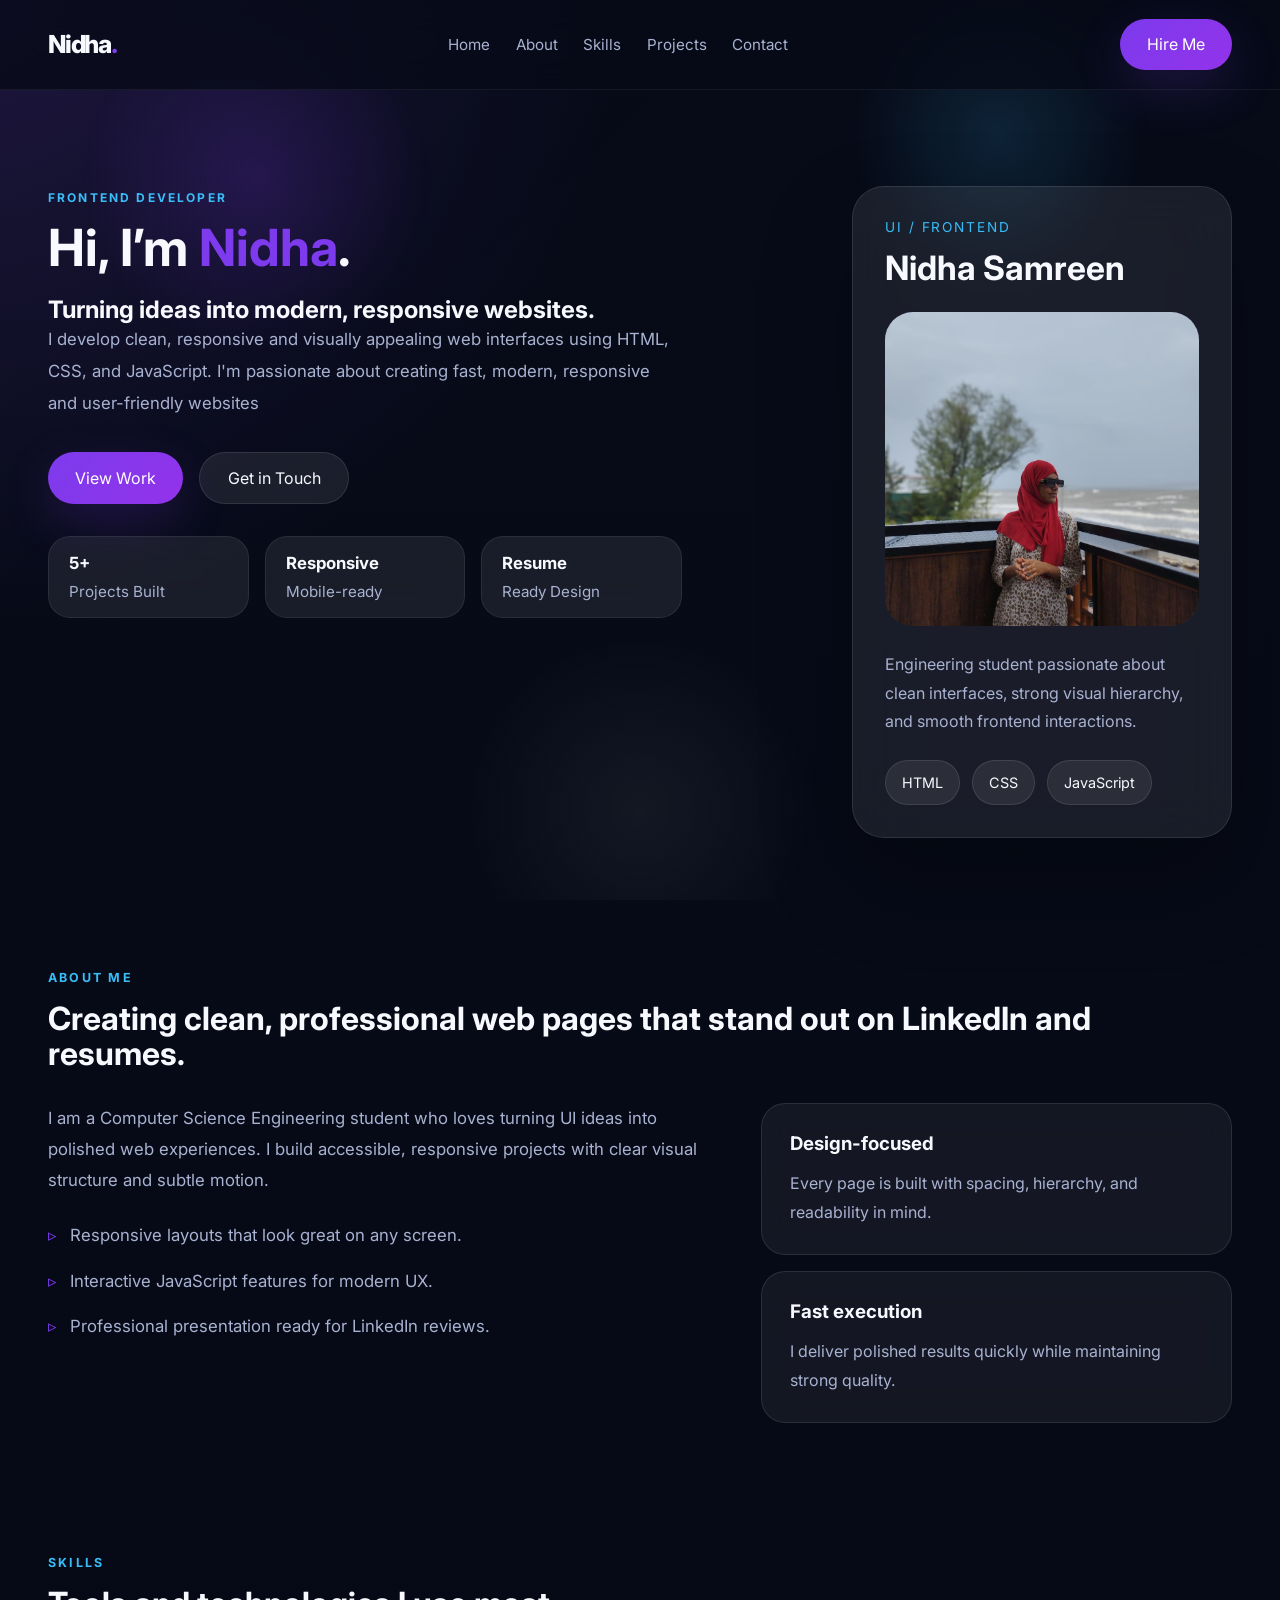
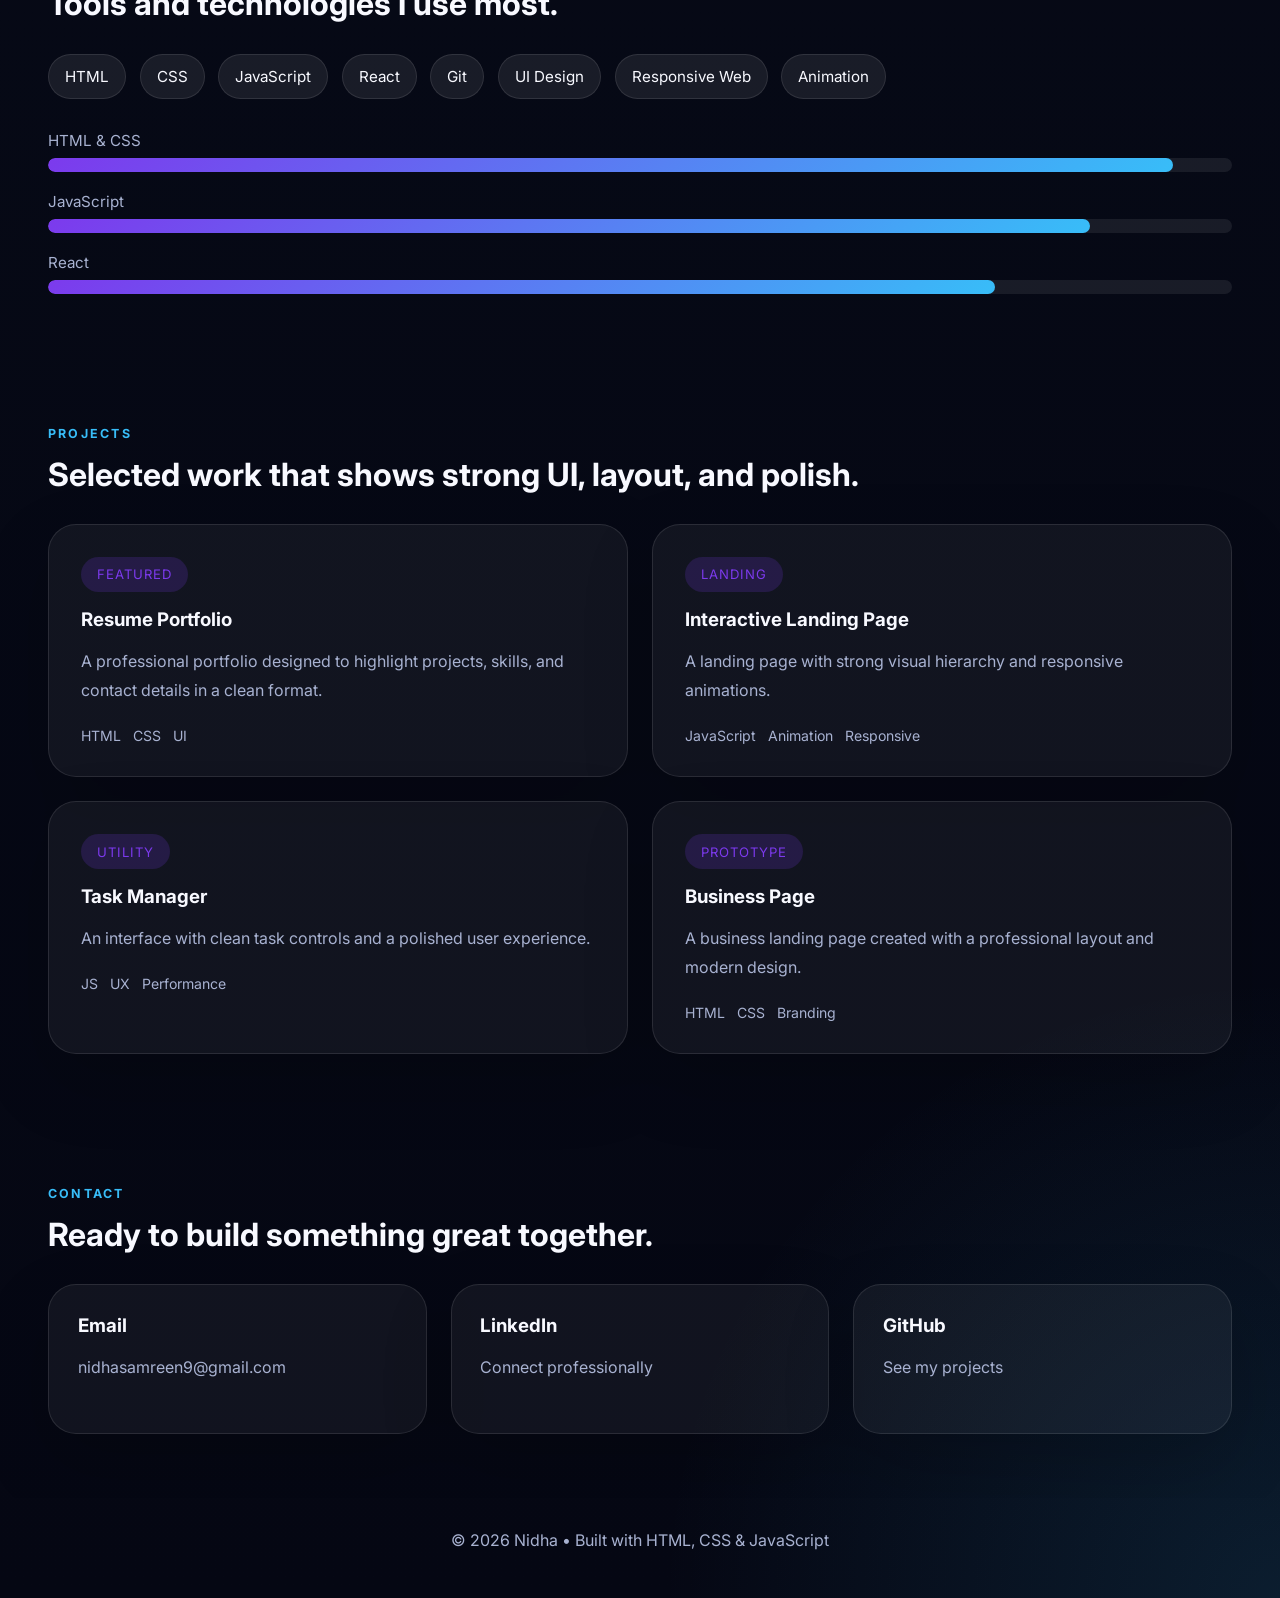
==== Nidha Portofolio/portofolio.html @ c70d9208 "Initial portfolio website" ====
﻿<!DOCTYPE html>
<html lang="en">
<head>
  <meta charset="UTF-8">
  <meta name="viewport" content="width=device-width, initial-scale=1.0">
  <title>Nidha | Portfolio</title>
  <link rel="preconnect" href="https://fonts.googleapis.com">
  <link rel="preconnect" href="https://fonts.gstatic.com" crossorigin>
  <link href="https://fonts.googleapis.com/css2?family=Inter:wght@400;500;600;700;800&display=swap" rel="stylesheet">
  <link rel="stylesheet" href="style.css">
</head>
<body>
  <div class="page-bg"></div>
  <header class="navbar">
    <a class="brand" href="#home">Nidha<span>.</span></a>
    <nav class="nav-links">
      <a href="#home">Home</a>
      <a href="#about">About</a>
      <a href="#skills">Skills</a>
      <a href="#projects">Projects</a>
      <a href="#contact">Contact</a>
    </nav>
    <a class="btn btn-primary" href="#contact">Hire Me</a>
  </header>

  <main>
    <section class="hero" id="home">
      <div class="hero-copy reveal">
        <span class="eyebrow">Frontend Developer</span>
        <h1>Hi, I’m <span>Nidha</span>.</h1>
           <h2> Turning ideas into modern, responsive websites.</h2>
        <p>I develop clean, responsive and visually appealing web interfaces using HTML, CSS, and JavaScript.
            I'm passionate about creating  fast, modern, responsive  and user-friendly websites</p>
        <div class="hero-actions">
          <a class="btn btn-primary" href="#projects">View Work</a>
          <a class="btn btn-secondary" href="#contact">Get in Touch</a>
        </div>
        <div class="hero-metrics">
          <div>
            <strong>5+</strong>
            <span>Projects Built</span>
          </div>
          <div>
            <strong>Responsive</strong>
            <span>Mobile-ready</span>
          </div>
          <div>
            <strong>Resume</strong>
            <span>Ready Design</span>
          </div>
        </div>
      </div>
      <aside class="hero-panel reveal">
        <div class="profile-card">
          <p class="profile-role">UI / Frontend</p>
          <h2>Nidha Samreen</h2>
          <div class="profile-photo">
            <img src="images/mypic.jpg" alt="Profile photo">
          </div>
          <p class="profile-copy">Engineering student passionate about clean interfaces, strong visual hierarchy, and smooth frontend interactions.</p>
          <div class="profile-tags">
            <span>HTML</span>
            <span>CSS</span>
            <span>JavaScript</span>
          </div>
        </div>
      </aside>
    </section>

    <section class="about" id="about">
      <div class="section-heading reveal">
        <span>About Me</span>
        <h2>Creating clean, professional web pages that stand out on LinkedIn and resumes.</h2>
      </div>
      <div class="about-grid reveal">
        <div class="about-copy">
          <p>I am a Computer Science Engineering student who loves turning UI ideas into polished web experiences. I build accessible, responsive projects with clear visual structure and subtle motion.</p>
          <ul>
            <li>Responsive layouts that look great on any screen.</li>
            <li>Interactive JavaScript features for modern UX.</li>
            <li>Professional presentation ready for LinkedIn reviews.</li>
          </ul>
        </div>
        <div class="about-cards">
          <article>
            <h3>Design-focused</h3>
            <p>Every page is built with spacing, hierarchy, and readability in mind.</p>
          </article>
          <article>
            <h3>Fast execution</h3>
            <p>I deliver polished results quickly while maintaining strong quality.</p>
          </article>
        </div>
      </div>
    </section>

    <section class="skills" id="skills">
      <div class="section-heading reveal">
        <span>Skills</span>
        <h2>Tools and technologies I use most.</h2>
      </div>
      <div class="skill-chips reveal">
        <span>HTML</span>
        <span>CSS</span>
        <span>JavaScript</span>
        <span>React</span>
        <span>Git</span>
        <span>UI Design</span>
        <span>Responsive Web</span>
        <span>Animation</span>
      </div>
      <div class="skill-bars reveal">
        <div>
          <label>HTML & CSS</label>
          <div class="bar"><span style="width: 95%"></span></div>
        </div>
        <div>
          <label>JavaScript</label>
          <div class="bar"><span style="width: 88%"></span></div>
        </div>
        <div>
          <label>React</label>
          <div class="bar"><span style="width: 80%"></span></div>
        </div>
      </div>
    </section>

    <section class="projects" id="projects">
      <div class="section-heading reveal">
        <span>Projects</span>
        <h2>Selected work that shows strong UI, layout, and polish.</h2>
      </div>
      <div class="projects-grid reveal">
        <article class="project-card">
          <span class="project-label">Featured</span>
          <h3>Resume Portfolio</h3>
          <p>A professional portfolio designed to highlight projects, skills, and contact details in a clean format.</p>
          <div class="project-meta"><span>HTML</span><span>CSS</span><span>UI</span></div>
        </article>
        <article class="project-card">
          <span class="project-label">Landing</span>
          <h3>Interactive Landing Page</h3>
          <p>A landing page with strong visual hierarchy and responsive animations.</p>
          <div class="project-meta"><span>JavaScript</span><span>Animation</span><span>Responsive</span></div>
        </article>
        <article class="project-card">
          <span class="project-label">Utility</span>
          <h3>Task Manager</h3>
          <p>An interface with clean task controls and a polished user experience.</p>
          <div class="project-meta"><span>JS</span><span>UX</span><span>Performance</span></div>
        </article>
        <article class="project-card">
          <span class="project-label">Prototype</span>
          <h3>Business Page</h3>
          <p>A business landing page created with a professional layout and modern design.</p>
          <div class="project-meta"><span>HTML</span><span>CSS</span><span>Branding</span></div>
        </article>
      </div>
    </section>

    <section class="contact" id="contact">
      <div class="section-heading reveal">
        <span>Contact</span>
        <h2>Ready to build something great together.</h2>
      </div>
      <div class="contact-grid reveal">
        <a class="contact-card" href="mailto:nidhasamreen9@gmail.com">
          <h3>Email</h3>
          <p>nidhasamreen9@gmail.com</p>
        </a>
        <a class="contact-card" href="https://linkedin.com/in/Nidha-Samreen" target="_blank" rel="noreferrer noopener">
          <h3>LinkedIn</h3>
          <p>Connect professionally</p>
        </a>
        <a class="contact-card" href="https://github.com/Nidha26" target="_blank" rel="noreferrer noopener">
          <h3>GitHub</h3>
          <p>See my projects</p>
        </a>
      </div>
    </section>
  </main>

  <footer>
    <p>© 2026 Nidha • Built with HTML, CSS & JavaScript</p>
  </footer>

  <script src="script.js"></script>
</body>
</html>
---- Nidha Portofolio/style.css ----
﻿*{
  margin: 0;
  padding: 0;
  box-sizing: border-box;
}

:root{
  --bg: #070b18;
  --surface: rgba(255,255,255,0.08);
  --surface-strong: rgba(255,255,255,0.14);
  --text: #f8f9ff;
  --muted: #a8b2d1;
  --primary: #7c3aed;
  --accent: #38bdf8;
}

html{
  scroll-behavior: smooth;
}

body{
  min-height: 100vh;
  font-family: 'Inter', sans-serif;
  color: var(--text);
  background: radial-gradient(circle at top left, rgba(124,58,237,0.16), transparent 18%),
              radial-gradient(circle at bottom right, rgba(56,189,248,0.12), transparent 18%),
              linear-gradient(180deg, #070b18 0%, #050713 100%);
  overflow-x: hidden;
}

body::before{
  content: '';
  position: fixed;
  inset: 0;
  background: linear-gradient(135deg, rgba(255,255,255,0.02), transparent 38%);
  pointer-events: none;
}

.page-bg{
  position: fixed;
  inset: 0;
  background: radial-gradient(circle at 20% 20%, rgba(124,58,237,0.18), transparent 14%),
              radial-gradient(circle at 78% 15%, rgba(56,189,248,0.14), transparent 12%),
              radial-gradient(circle at 50% 90%, rgba(255,255,255,0.06), transparent 18%);
  pointer-events: none;
  z-index: -1;
}

img{
  max-width: 100%;
  display: block;
}

a{
  color: inherit;
  text-decoration: none;
}

button,
a.btn{
  font: inherit;
}

.navbar{
  position: sticky;
  top: 0;
  z-index: 30;
  display: flex;
  align-items: center;
  justify-content: space-between;
  gap: 1rem;
  padding: 1.2rem 3rem;
  background: rgba(7,11,24,0.78);
  backdrop-filter: blur(18px);
  border-bottom: 1px solid rgba(255,255,255,0.06);
}

.brand{
  font-size: 1.55rem;
  font-weight: 800;
  letter-spacing: -0.05em;
}

.brand span{
  color: var(--primary);
}

.nav-links{
  display: flex;
  gap: 1.6rem;
  flex-wrap: wrap;
}

.nav-links a{
  color: var(--muted);
  font-size: 0.95rem;
  transition: color 0.25s ease, transform 0.25s ease;
}

.nav-links a:hover,
.nav-links a.active{
  color: white;
  transform: translateY(-2px);
}

.btn{
  display: inline-flex;
  align-items: center;
  justify-content: center;
  border-radius: 999px;
  padding: 0.95rem 1.7rem;
  font-weight: 700;
  transition: transform 0.25s ease, box-shadow 0.25s ease, background 0.25s ease;
}

.btn-primary{
  background: linear-gradient(135deg, var(--primary), #9333ea);
  color: #fff;
  box-shadow: 0 18px 50px rgba(124,58,237,0.2);
}

.btn-secondary{
  background: rgba(255,255,255,0.08);
  border: 1px solid rgba(255,255,255,0.1);
  color: var(--text);
}

.btn:hover{
  transform: translateY(-2px);
}

main{
  overflow: hidden;
}

.hero{
  padding: 6rem 3rem 4rem;
  display: grid;
  grid-template-columns: 1.1fr 0.9fr;
  gap: 2rem;
  min-height: calc(100vh - 108px);
}

.hero-copy{
  max-width: 640px;
}

.eyebrow{
  display: inline-flex;
  margin-bottom: 1rem;
  color: var(--accent);
  font-weight: 700;
  letter-spacing: 0.18em;
  text-transform: uppercase;
  font-size: 0.75rem;
}

.hero-copy h1{
  font-size: clamp(2.5rem, 4vw, 3.6rem);
  line-height: 1.05;
  margin-bottom: 1.3rem;
}

.hero-copy h1 span{
  color: var(--primary);
}

.hero-copy p{
  color: var(--muted);
  font-size: 1.05rem;
  line-height: 1.9;
  max-width: 46rem;
  margin-bottom: 2rem;
}

.hero-actions{
  display: flex;
  flex-wrap: wrap;
  gap: 1rem;
  margin-bottom: 2rem;
}

.hero-metrics{
  display: grid;
  grid-template-columns: repeat(3, minmax(0, 1fr));
  gap: 1rem;
}

.hero-metrics div{
  background: var(--surface);
  border: 1px solid rgba(255,255,255,0.08);
  padding: 1rem 1.25rem;
  border-radius: 22px;
  backdrop-filter: blur(18px);
}

.hero-metrics strong{
  display: block;
  margin-bottom: 0.5rem;
  font-size: 1.05rem;
}

.hero-metrics span{
  color: var(--muted);
  font-size: 0.95rem;
}

.hero-panel{
  display: flex;
  justify-content: flex-end;
}

.profile-card{
  width: 100%;
  max-width: 380px;
  background: rgba(255,255,255,0.08);
  border: 1px solid rgba(255,255,255,0.1);
  border-radius: 32px;
  padding: 2rem;
  box-shadow: 0 40px 90px rgba(0,0,0,0.26);
  backdrop-filter: blur(24px);
}

.profile-role{
  color: var(--accent);
  font-size: 0.85rem;
  letter-spacing: 0.14em;
  text-transform: uppercase;
  margin-bottom: 0.75rem;
}

.profile-card h2{
  font-size: 2.1rem;
  margin-bottom: 1.5rem;
}

.profile-photo{
  position: relative;
  width: 100%;
  height: 0;
  padding-bottom: 100%;
  border-radius: 28px;
  overflow: hidden;
  margin-bottom: 1.5rem;
  background: linear-gradient(135deg, rgba(124,58,237,0.16), rgba(56,189,248,0.14));
}

.profile-photo img{
  position: absolute;
  inset: 0;
  width: 100%;
  height: 100%;
  object-fit: cover;
}

.profile-copy{
  color: var(--muted);
  line-height: 1.8;
  margin-bottom: 1.5rem;
}

.profile-tags{
  display: flex;
  flex-wrap: wrap;
  gap: 0.75rem;
}

.profile-tags span{
  display: inline-flex;
  padding: 0.8rem 1rem;
  border-radius: 999px;
  background: rgba(255,255,255,0.08);
  border: 1px solid rgba(255,255,255,0.1);
  font-size: 0.9rem;
}

.section-heading{
  margin-bottom: 2rem;
}

.section-heading span{
  display: inline-flex;
  margin-bottom: 1rem;
  color: var(--accent);
  font-weight: 700;
  letter-spacing: 0.18em;
  text-transform: uppercase;
  font-size: 0.78rem;
}

.section-heading h2{
  font-size: clamp(2rem, 2.5vw, 3rem);
  line-height: 1.1;
}

.about,
.skills,
.projects,
.contact{
  padding: 4rem 3rem;
}

.about-grid{
  display: grid;
  grid-template-columns: 1.3fr 0.9fr;
  gap: 2rem;
}

.about-copy{
  color: var(--muted);
  line-height: 1.85;
  font-size: 1.05rem;
}

.about-copy ul{
  margin-top: 1.5rem;
  display: grid;
  gap: 0.9rem;
  list-style: none;
  padding-left: 0;
}

.about-copy li{
  position: relative;
  padding-left: 1.4rem;
}

.about-copy li::before{
  content: '▹';
  position: absolute;
  left: 0;
  top: 0;
  color: var(--primary);
}

.about-cards{
  display: grid;
  gap: 1rem;
}

.about-cards article{
  background: rgba(255,255,255,0.06);
  border: 1px solid rgba(255,255,255,0.1);
  padding: 1.75rem;
  border-radius: 24px;
  backdrop-filter: blur(18px);
}

.about-cards h3{
  margin-bottom: 0.85rem;
}

.about-cards p{
  color: var(--muted);
  line-height: 1.8;
}

.skill-chips{
  display: flex;
  flex-wrap: wrap;
  gap: 0.85rem;
  margin-bottom: 2rem;
}

.skill-chips span{
  padding: 0.75rem 1rem;
  border-radius: 999px;
  background: rgba(255,255,255,0.08);
  border: 1px solid rgba(255,255,255,0.1);
  font-size: 0.95rem;
}

.skill-bars{
  display: grid;
  gap: 1.25rem;
}

.skill-bars label{
  display: block;
  margin-bottom: 0.5rem;
  color: var(--muted);
  font-size: 0.95rem;
}

.bar{
  width: 100%;
  height: 14px;
  border-radius: 999px;
  background: rgba(255,255,255,0.08);
  overflow: hidden;
}

.bar span{
  display: block;
  height: 100%;
  border-radius: 999px;
  background: linear-gradient(135deg, var(--primary), var(--accent));
}

.projects-grid,
.contact-grid{
  display: grid;
  gap: 1.5rem;
}

.projects-grid{
  grid-template-columns: repeat(2, minmax(0, 1fr));
}

.project-card,
.contact-card{
  background: rgba(255,255,255,0.05);
  border: 1px solid rgba(255,255,255,0.1);
  border-radius: 28px;
  padding: 2rem;
  box-shadow: 0 28px 70px rgba(0,0,0,0.18);
  transition: transform 0.25s ease, border-color 0.25s ease, background 0.25s ease;
}

.project-card:hover,
.contact-card:hover{
  transform: translateY(-6px);
  border-color: rgba(124,58,237,0.3);
  background: rgba(255,255,255,0.08);
}

.project-label{
  display: inline-flex;
  margin-bottom: 1rem;
  padding: 0.6rem 1rem;
  border-radius: 999px;
  background: rgba(124,58,237,0.18);
  color: var(--primary);
  font-size: 0.82rem;
  letter-spacing: 0.08em;
  text-transform: uppercase;
}

.project-card h3,
.contact-card h3{
  margin-bottom: 1rem;
}

.project-card p,
.contact-card p{
  color: var(--muted);
  line-height: 1.8;
  margin-bottom: 1.4rem;
}

.project-meta{
  display: flex;
  flex-wrap: wrap;
  gap: 0.75rem;
}

.project-meta span{
  color: var(--muted);
  font-size: 0.88rem;
}

.contact-grid{
  grid-template-columns: repeat(3, minmax(0, 1fr));
}

.contact-card{
  display: flex;
  flex-direction: column;
  justify-content: space-between;
  padding: 1.8rem;
}

footer{
  padding: 2rem 3rem 3rem;
  text-align: center;
  color: var(--muted);
}

@media (max-width: 1024px) {
  .hero{
    grid-template-columns: 1fr;
    padding-top: 5rem;
    min-height: auto;
  }

  .hero-panel,
  .about-grid,
  .projects-grid,
  .contact-grid{
    justify-content: center;
    grid-template-columns: 1fr;
  }
}

@media (max-width: 720px) {
  .navbar{
    flex-direction: column;
    align-items: flex-start;
    padding: 1rem 1.25rem;
  }

  .nav-links{
    gap: 1rem;
  }

  .hero{
    padding: 4rem 1.25rem 3rem;
  }

  .hero-copy h1{
    font-size: 2.5rem;
  }

  .hero-actions{
    flex-direction: column;
  }

  .hero-metrics{
    grid-template-columns: 1fr;
  }

  .about,
  .skills,
  .projects,
  .contact,
  footer{
    padding-left: 1.25rem;
    padding-right: 1.25rem;
  }
}
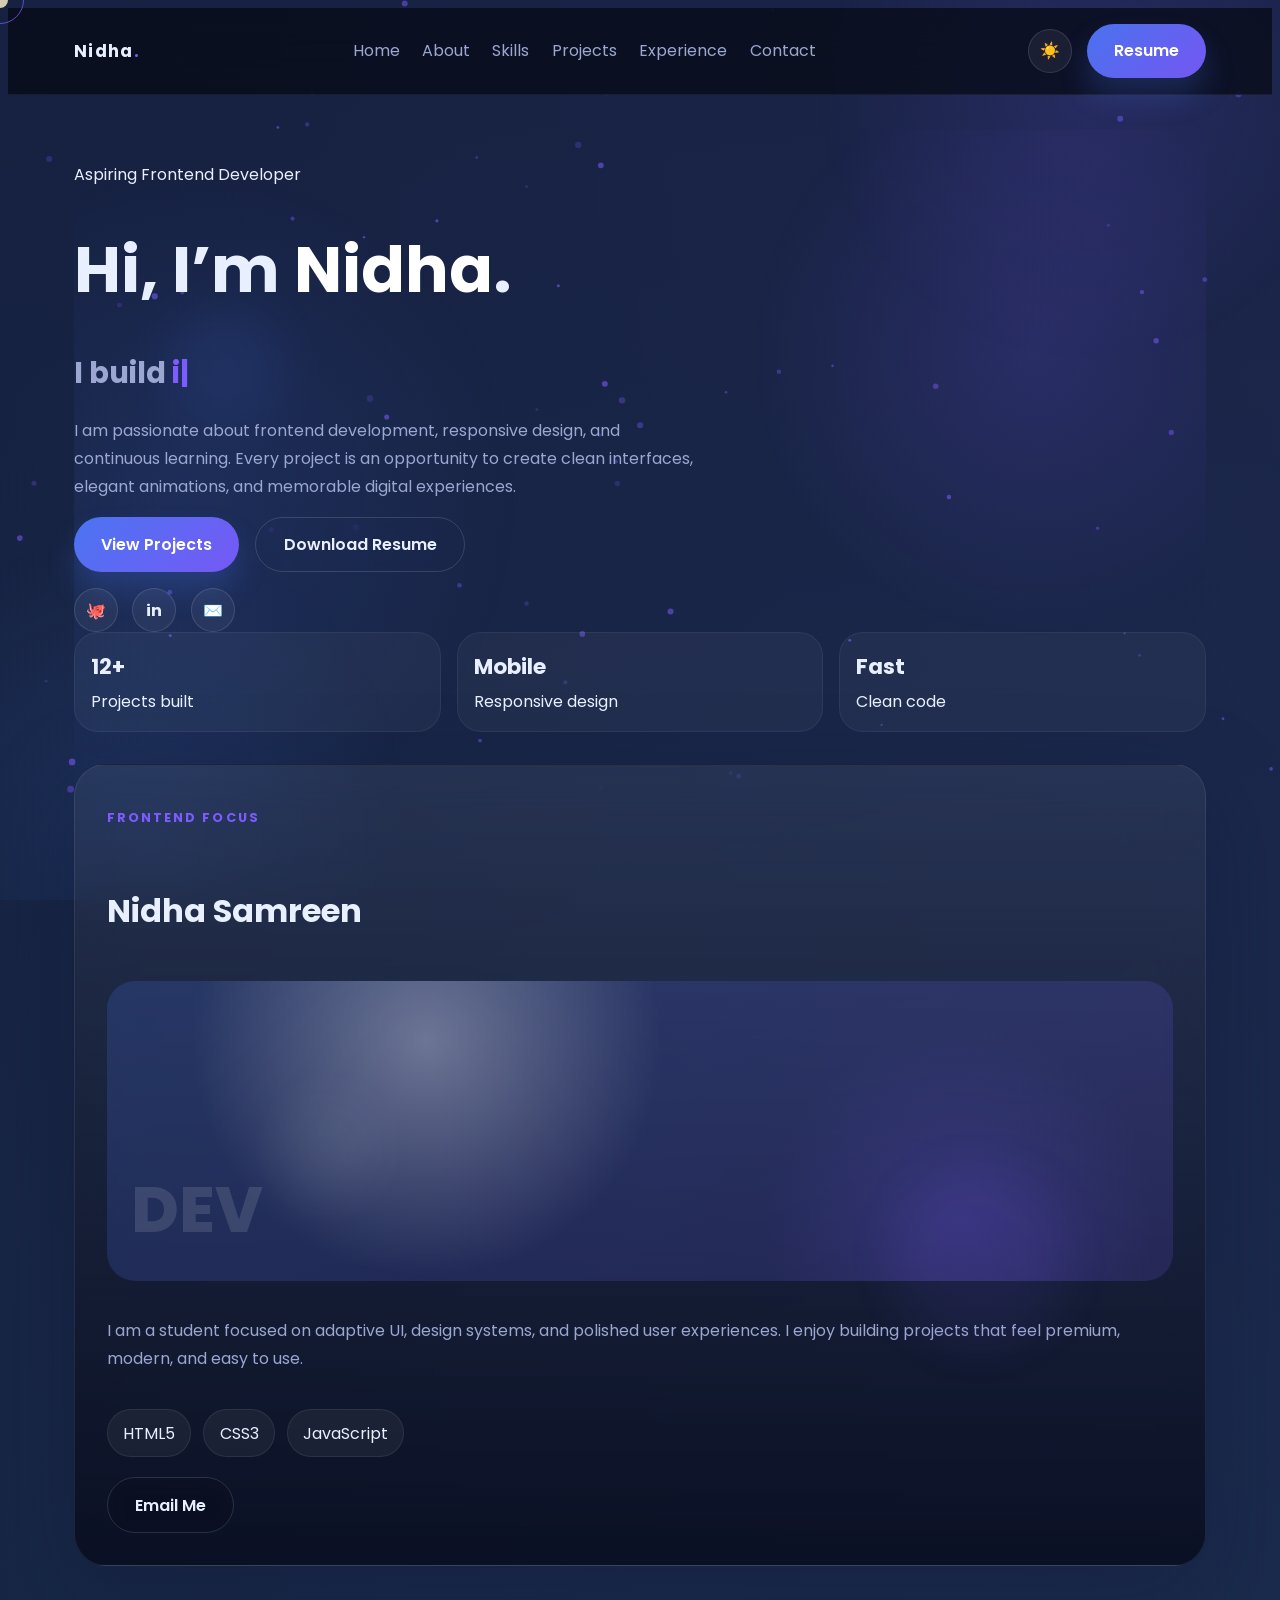
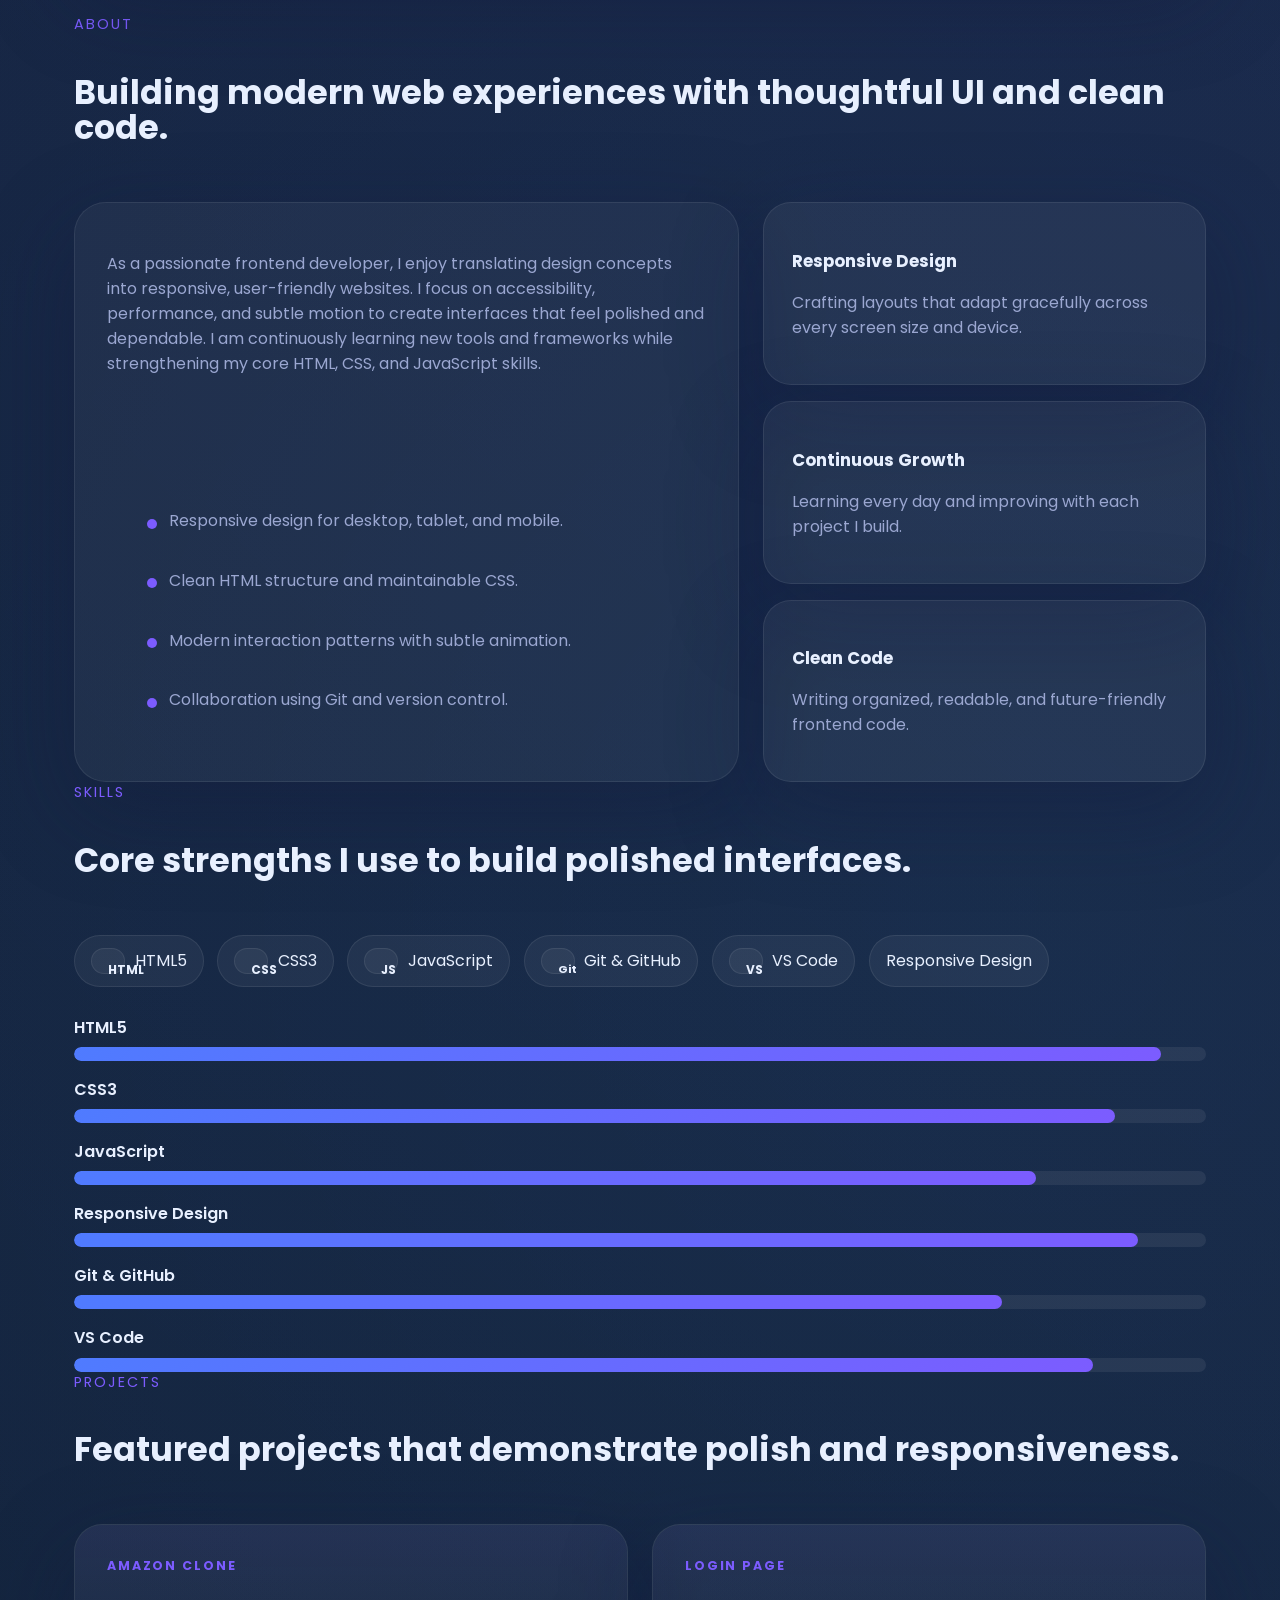
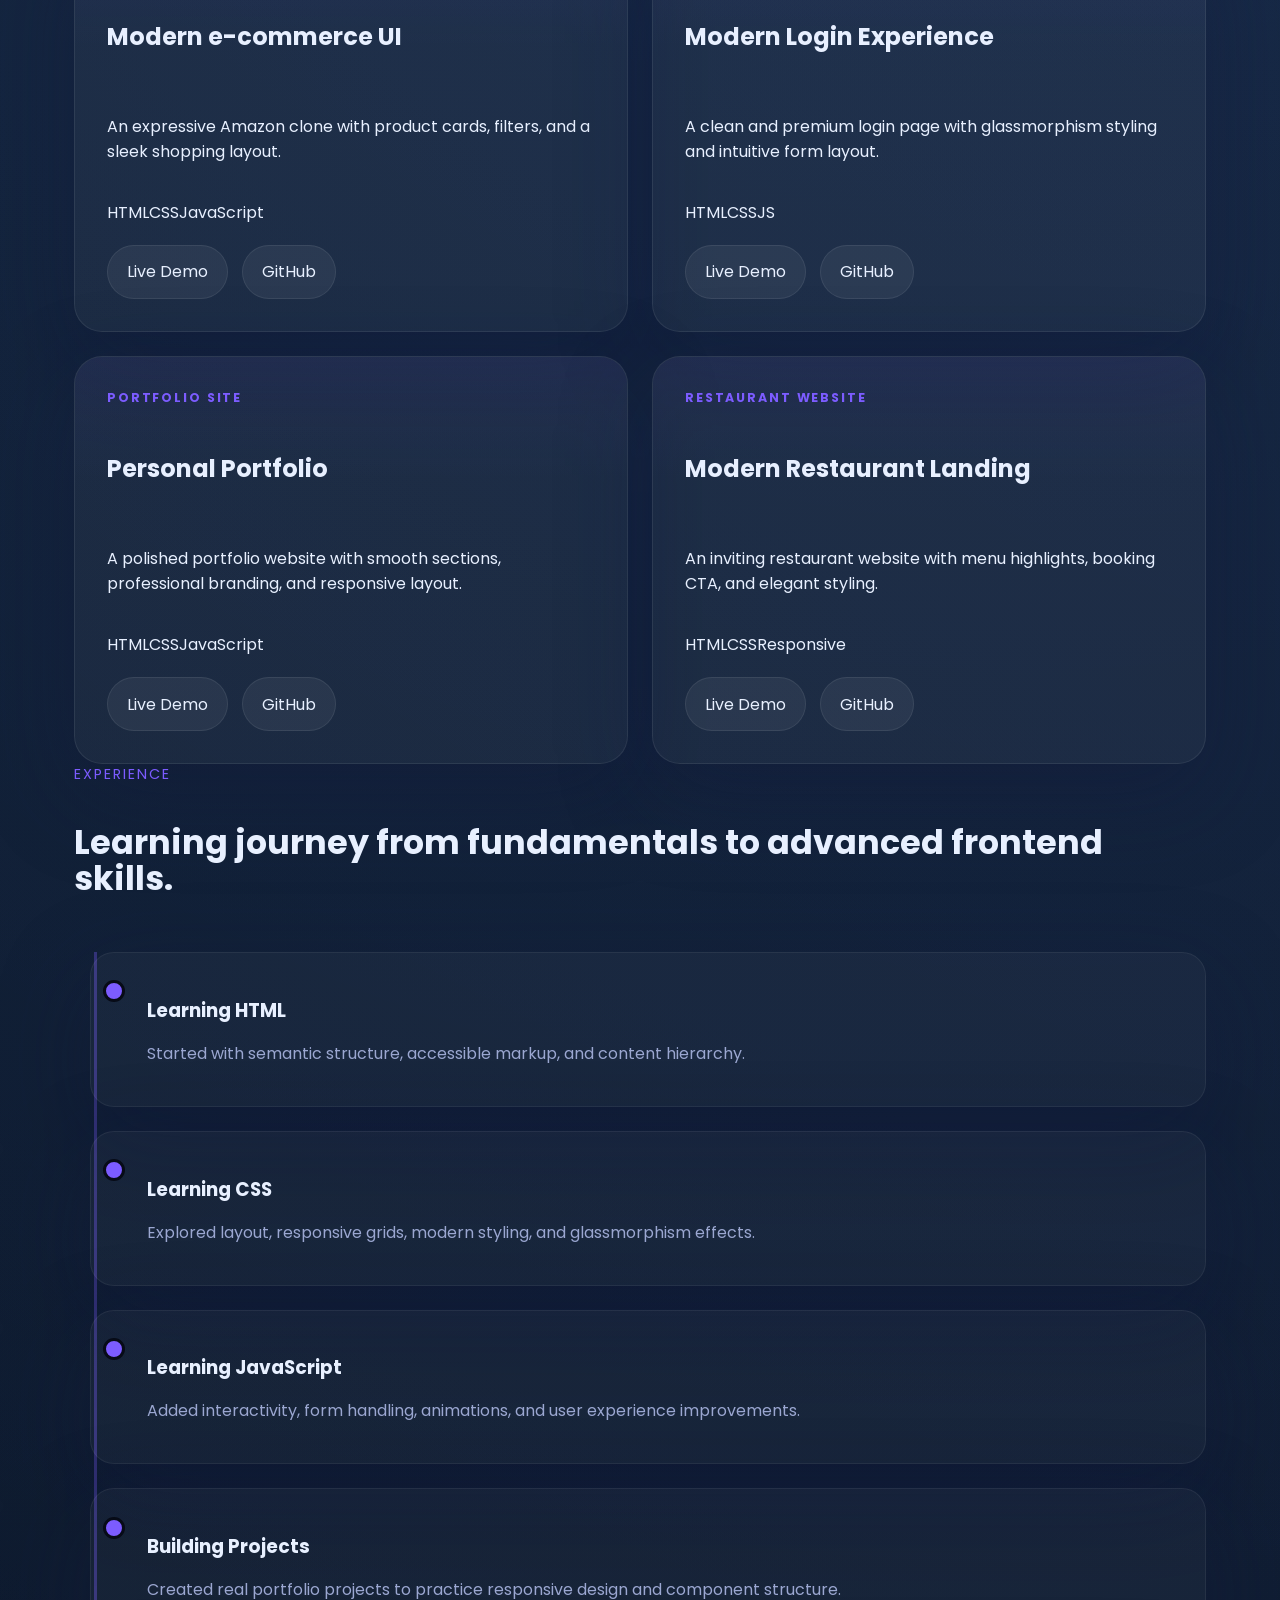
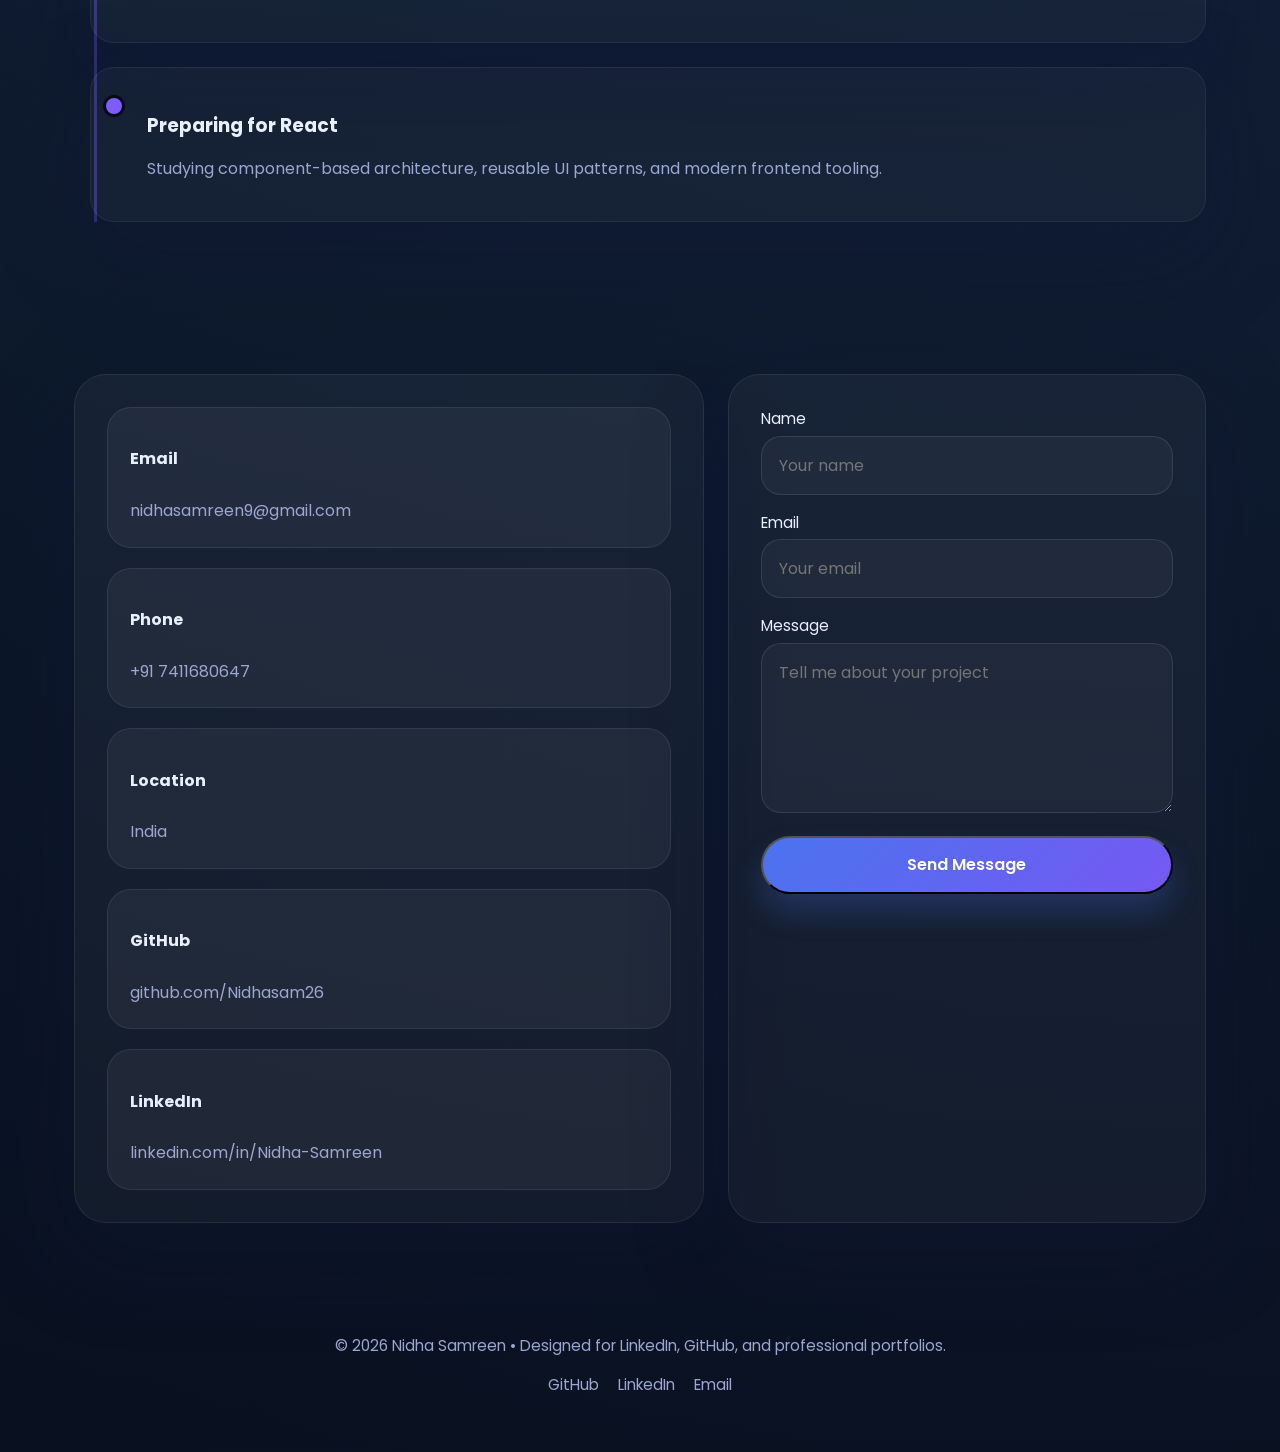
==== commit 2714a09f: "Updated portfolio" ====
--- a/Nidha Portofolio/portofolio.html
+++ b/Nidha Portofolio/portofolio.html
@@ -1,189 +1,326 @@
 ﻿<!DOCTYPE html>
 <html lang="en">
-<head>
-  <meta charset="UTF-8">
-  <meta name="viewport" content="width=device-width, initial-scale=1.0">
-  <title>Nidha | Portfolio</title>
-  <link rel="preconnect" href="https://fonts.googleapis.com">
-  <link rel="preconnect" href="https://fonts.gstatic.com" crossorigin>
-  <link href="https://fonts.googleapis.com/css2?family=Inter:wght@400;500;600;700;800&display=swap" rel="stylesheet">
-  <link rel="stylesheet" href="style.css">
-</head>
-<body>
-  <div class="page-bg"></div>
-  <header class="navbar">
-    <a class="brand" href="#home">Nidha<span>.</span></a>
-    <nav class="nav-links">
-      <a href="#home">Home</a>
-      <a href="#about">About</a>
-      <a href="#skills">Skills</a>
-      <a href="#projects">Projects</a>
-      <a href="#contact">Contact</a>
-    </nav>
-    <a class="btn btn-primary" href="#contact">Hire Me</a>
-  </header>
-
-  <main>
-    <section class="hero" id="home">
-      <div class="hero-copy reveal">
-        <span class="eyebrow">Frontend Developer</span>
-        <h1>Hi, I’m <span>Nidha</span>.</h1>
-           <h2> Turning ideas into modern, responsive websites.</h2>
-        <p>I develop clean, responsive and visually appealing web interfaces using HTML, CSS, and JavaScript.
-            I'm passionate about creating  fast, modern, responsive  and user-friendly websites</p>
-        <div class="hero-actions">
-          <a class="btn btn-primary" href="#projects">View Work</a>
-          <a class="btn btn-secondary" href="#contact">Get in Touch</a>
+  <head>
+    <meta charset="UTF-8" />
+    <meta name="viewport" content="width=device-width, initial-scale=1.0" />
+    <title>Nidha Samreen | Portfolio</title>
+    <link rel="preconnect" href="https://fonts.googleapis.com" />
+    <link rel="preconnect" href="https://fonts.gstatic.com" crossorigin />
+    <link
+      href="https://fonts.googleapis.com/css2?family=Poppins:wght@300;400;500;600;700;800&display=swap"
+      rel="stylesheet"/>
+    <link rel="stylesheet" href="style.css" />
+  </head>
+  <body>
+    <div class="page-loader" id="pageLoader">
+      <div class="loader-ring"></div>
+    </div>
+
+    <canvas id="particleCanvas" class="particle-canvas" aria-hidden="true"></canvas>
+    <div class="custom-cursor" id="customCursor"></div>
+    <div class="custom-cursor-outline" id="customCursorOutline"></div>
+    <div class="page-content">
+      <header>
+        <div class="navbar">
+          <a class="brand" href="#home">Nidha<span>.</span></a>
+          <nav class="nav-links" aria-label="Primary navigation">
+            <a href="#home">Home</a>
+            <a href="#about">About</a>
+            <a href="#skills">Skills</a>
+            <a href="#projects">Projects</a>
+            <a href="#experience">Experience</a>
+            <a href="#contact">Contact</a>
+          </nav>
+          <div class="header-actions">
+            <button class="theme-toggle" id="themeToggle" aria-label="Toggle dark mode">
+              <span class="toggle-icon">☀️</span>
+            </button>
+            <a class="btn btn-primary" href="resume.pdf" download>Resume</a>
+          </div>
         </div>
-        <div class="hero-metrics">
-          <div>
-            <strong>5+</strong>
-            <span>Projects Built</span>
-          </div>
-          <div>
-            <strong>Responsive</strong>
-            <span>Mobile-ready</span>
-          </div>
-          <div>
-            <strong>Resume</strong>
-            <span>Ready Design</span>
-          </div>
-        </div>
-      </div>
-      <aside class="hero-panel reveal">
-        <div class="profile-card">
-          <p class="profile-role">UI / Frontend</p>
-          <h2>Nidha Samreen</h2>
-          <div class="profile-photo">
-            <img src="images/mypic.jpg" alt="Profile photo">
-          </div>
-          <p class="profile-copy">Engineering student passionate about clean interfaces, strong visual hierarchy, and smooth frontend interactions.</p>
-          <div class="profile-tags">
-            <span>HTML</span>
-            <span>CSS</span>
-            <span>JavaScript</span>
-          </div>
-        </div>
-      </aside>
-    </section>
-
-    <section class="about" id="about">
-      <div class="section-heading reveal">
-        <span>About Me</span>
-        <h2>Creating clean, professional web pages that stand out on LinkedIn and resumes.</h2>
-      </div>
-      <div class="about-grid reveal">
-        <div class="about-copy">
-          <p>I am a Computer Science Engineering student who loves turning UI ideas into polished web experiences. I build accessible, responsive projects with clear visual structure and subtle motion.</p>
-          <ul>
-            <li>Responsive layouts that look great on any screen.</li>
-            <li>Interactive JavaScript features for modern UX.</li>
-            <li>Professional presentation ready for LinkedIn reviews.</li>
-          </ul>
-        </div>
-        <div class="about-cards">
-          <article>
-            <h3>Design-focused</h3>
-            <p>Every page is built with spacing, hierarchy, and readability in mind.</p>
-          </article>
-          <article>
-            <h3>Fast execution</h3>
-            <p>I deliver polished results quickly while maintaining strong quality.</p>
-          </article>
-        </div>
-      </div>
-    </section>
-
-    <section class="skills" id="skills">
-      <div class="section-heading reveal">
-        <span>Skills</span>
-        <h2>Tools and technologies I use most.</h2>
-      </div>
-      <div class="skill-chips reveal">
-        <span>HTML</span>
-        <span>CSS</span>
-        <span>JavaScript</span>
-        <span>React</span>
-        <span>Git</span>
-        <span>UI Design</span>
-        <span>Responsive Web</span>
-        <span>Animation</span>
-      </div>
-      <div class="skill-bars reveal">
-        <div>
-          <label>HTML & CSS</label>
-          <div class="bar"><span style="width: 95%"></span></div>
-        </div>
-        <div>
-          <label>JavaScript</label>
-          <div class="bar"><span style="width: 88%"></span></div>
-        </div>
-        <div>
-          <label>React</label>
-          <div class="bar"><span style="width: 80%"></span></div>
-        </div>
-      </div>
-    </section>
-
-    <section class="projects" id="projects">
-      <div class="section-heading reveal">
-        <span>Projects</span>
-        <h2>Selected work that shows strong UI, layout, and polish.</h2>
-      </div>
-      <div class="projects-grid reveal">
-        <article class="project-card">
-          <span class="project-label">Featured</span>
-          <h3>Resume Portfolio</h3>
-          <p>A professional portfolio designed to highlight projects, skills, and contact details in a clean format.</p>
-          <div class="project-meta"><span>HTML</span><span>CSS</span><span>UI</span></div>
-        </article>
-        <article class="project-card">
-          <span class="project-label">Landing</span>
-          <h3>Interactive Landing Page</h3>
-          <p>A landing page with strong visual hierarchy and responsive animations.</p>
-          <div class="project-meta"><span>JavaScript</span><span>Animation</span><span>Responsive</span></div>
-        </article>
-        <article class="project-card">
-          <span class="project-label">Utility</span>
-          <h3>Task Manager</h3>
-          <p>An interface with clean task controls and a polished user experience.</p>
-          <div class="project-meta"><span>JS</span><span>UX</span><span>Performance</span></div>
-        </article>
-        <article class="project-card">
-          <span class="project-label">Prototype</span>
-          <h3>Business Page</h3>
-          <p>A business landing page created with a professional layout and modern design.</p>
-          <div class="project-meta"><span>HTML</span><span>CSS</span><span>Branding</span></div>
-        </article>
-      </div>
-    </section>
-
-    <section class="contact" id="contact">
-      <div class="section-heading reveal">
-        <span>Contact</span>
-        <h2>Ready to build something great together.</h2>
-      </div>
-      <div class="contact-grid reveal">
-        <a class="contact-card" href="mailto:nidhasamreen9@gmail.com">
-          <h3>Email</h3>
-          <p>nidhasamreen9@gmail.com</p>
-        </a>
-        <a class="contact-card" href="https://linkedin.com/in/Nidha-Samreen" target="_blank" rel="noreferrer noopener">
-          <h3>LinkedIn</h3>
-          <p>Connect professionally</p>
-        </a>
-        <a class="contact-card" href="https://github.com/Nidha26" target="_blank" rel="noreferrer noopener">
-          <h3>GitHub</h3>
-          <p>See my projects</p>
-        </a>
-      </div>
-    </section>
-  </main>
-
-  <footer>
-    <p>© 2026 Nidha • Built with HTML, CSS & JavaScript</p>
-  </footer>
-
-  <script src="script.js"></script>
-</body>
+      </header>
+
+      <main>
+        <section class="hero" id="home">
+          <div class="hero-copy reveal">
+            <span class="eyebrow">Aspiring Frontend Developer</span>
+            <h1>Hi, I’m <span>Nidha</span>.</h1>
+            <h2>I build <span class="typing-text" id="typingText"></span><span class="cursor">|</span></h2>
+            <p>
+              I am passionate about frontend development, responsive design, and continuous learning.
+              Every project is an opportunity to create clean interfaces, elegant animations, and memorable digital experiences.
+            </p>
+            <div class="hero-actions">
+              <a class="btn btn-primary" href="#projects">View Projects</a>
+              <a class="btn btn-secondary" href="#contact">Download Resume</a>
+            </div>
+            <div class="hero-social">
+              <a href="https://github.com/Nidhasam26" target="_blank" rel="noreferrer noopener" aria-label="GitHub">
+                <span class="icon github"></span>
+              </a>
+              <a href="https://linkedin.com/in/Nidha-Samreen" target="_blank" rel="noreferrer noopener" aria-label="LinkedIn">
+                <span class="icon linkedin"></span>
+              </a>
+              <a href="mailto:nidhasamreen9@gmail.com" aria-label="Email">
+                <span class="icon email"></span>
+              </a>
+            </div>
+            <div class="hero-metrics">
+              <div>
+                <strong>12+</strong>
+                <span>Projects built</span>
+              </div>
+              <div>
+                <strong>Mobile</strong>
+                <span>Responsive design</span>
+              </div>
+              <div>
+                <strong>Fast</strong>
+                <span>Clean code</span>
+              </div>
+            </div>
+          </div>
+
+          <aside class="hero-panel reveal" aria-label="Profile summary">
+            <div class="profile-card">
+              <p class="profile-role">Frontend Focus</p>
+              <h2>Nidha Samreen</h2>
+              <div class="profile-photo" aria-hidden="true"></div>
+              <p class="profile-copy">
+                I am a student focused on adaptive UI, design systems, and polished user experiences. I enjoy building projects that feel premium, modern, and easy to use.
+              </p>
+              <div class="profile-tags">
+                <span>HTML5</span>
+                <span>CSS3</span>
+                <span>JavaScript</span>
+              </div>
+              <div class="hero-actions">
+                <a class="btn btn-secondary" href="mailto:nidhasamreen9@gmail.com">Email Me</a>
+              </div>
+            </div>
+          </aside>
+
+          <span class="floating-circle circle1"></span>
+          <span class="floating-circle circle2"></span>
+          <span class="floating-circle circle3"></span>
+        </section>
+
+        <section class="about" id="about">
+          <div class="section-heading reveal">
+            <span>About</span>
+            <h2>Building modern web experiences with thoughtful UI and clean code.</h2>
+          </div>
+          <div class="about-grid reveal">
+            <div class="about-copy">
+              <p>
+                As a passionate frontend developer, I enjoy translating design concepts into responsive, user-friendly websites.
+                I focus on accessibility, performance, and subtle motion to create interfaces that feel polished and dependable.
+                I am continuously learning new tools and frameworks while strengthening my core HTML, CSS, and JavaScript skills.
+              </p>
+              <ul>
+                <li>Responsive design for desktop, tablet, and mobile.</li>
+                <li>Clean HTML structure and maintainable CSS.</li>
+                <li>Modern interaction patterns with subtle animation.</li>
+                <li>Collaboration using Git and version control.</li>
+              </ul>
+            </div>
+            <div class="about-cards">
+              <article>
+                <h3>Responsive Design</h3>
+                <p>Crafting layouts that adapt gracefully across every screen size and device.</p>
+              </article>
+              <article>
+                <h3>Continuous Growth</h3>
+                <p>Learning every day and improving with each project I build.</p>
+              </article>
+              <article>
+                <h3>Clean Code</h3>
+                <p>Writing organized, readable, and future-friendly frontend code.</p>
+              </article>
+            </div>
+          </div>
+        </section>
+
+        <section class="skills" id="skills">
+          <div class="section-heading reveal">
+            <span>Skills</span>
+            <h2>Core strengths I use to build polished interfaces.</h2>
+          </div>
+          <div class="skill-chips reveal">
+            <span class="skill-chip"><span class="skill-icon html-icon"></span>HTML5</span>
+            <span class="skill-chip"><span class="skill-icon css-icon"></span>CSS3</span>
+            <span class="skill-chip"><span class="skill-icon js-icon"></span>JavaScript</span>
+            <span class="skill-chip"><span class="skill-icon git-icon"></span>Git & GitHub</span>
+            <span class="skill-chip"><span class="skill-icon code-icon"></span>VS Code</span>
+            <span class="skill-chip">Responsive Design</span>
+          </div>
+          <div class="skill-bars reveal">
+            <div>
+              <label>HTML5</label>
+              <div class="bar"><span class="bar-fill fill-html"></span></div>
+            </div>
+            <div>
+              <label>CSS3</label>
+              <div class="bar"><span class="bar-fill fill-css"></span></div>
+            </div>
+            <div>
+              <label>JavaScript</label>
+              <div class="bar"><span class="bar-fill fill-js"></span></div>
+            </div>
+            <div>
+              <label>Responsive Design</label>
+              <div class="bar"><span class="bar-fill fill-responsive"></span></div>
+            </div>
+            <div>
+              <label>Git & GitHub</label>
+              <div class="bar"><span class="bar-fill fill-git"></span></div>
+            </div>
+            <div>
+              <label>VS Code</label>
+              <div class="bar"><span class="bar-fill fill-vscode"></span></div>
+            </div>
+          </div>
+        </section>
+
+        <section class="projects" id="projects">
+          <div class="section-heading reveal">
+            <span>Projects</span>
+            <h2>Featured projects that demonstrate polish and responsiveness.</h2>
+          </div>
+          <div class="projects-grid reveal">
+            <article class="project-card">
+              <span class="project-label">Amazon Clone</span>
+              <h3>Modern e-commerce UI</h3>
+              <p>An expressive Amazon clone with product cards, filters, and a sleek shopping layout.</p>
+              <div class="project-meta"><span>HTML</span><span>CSS</span><span>JavaScript</span></div>
+              <div class="project-actions">
+                <a href="#">Live Demo</a>
+                <a href="#">GitHub</a>
+              </div>
+            </article>
+            <article class="project-card">
+              <span class="project-label">Login Page</span>
+              <h3>Modern Login Experience</h3>
+              <p>A clean and premium login page with glassmorphism styling and intuitive form layout.</p>
+              <div class="project-meta"><span>HTML</span><span>CSS</span><span>JS</span></div>
+              <div class="project-actions">
+                <a href="#">Live Demo</a>
+                <a href="#">GitHub</a>
+              </div>
+            </article>
+            <article class="project-card">
+              <span class="project-label">Portfolio Site</span>
+              <h3>Personal Portfolio</h3>
+              <p>A polished portfolio website with smooth sections, professional branding, and responsive layout.</p>
+              <div class="project-meta"><span>HTML</span><span>CSS</span><span>JavaScript</span></div>
+              <div class="project-actions">
+                <a href="#">Live Demo</a>
+                <a href="#">GitHub</a>
+              </div>
+            </article>
+            <article class="project-card">
+              <span class="project-label">Restaurant Website</span>
+              <h3>Modern Restaurant Landing</h3>
+              <p>An inviting restaurant website with menu highlights, booking CTA, and elegant styling.</p>
+              <div class="project-meta"><span>HTML</span><span>CSS</span><span>Responsive</span></div>
+              <div class="project-actions">
+                <a href="#">Live Demo</a>
+                <a href="#">GitHub</a>
+              </div>
+            </article>
+          </div>
+        </section>
+
+        <section class="experience" id="experience">
+          <div class="section-heading reveal">
+            <span>Experience</span>
+            <h2>Learning journey from fundamentals to advanced frontend skills.</h2>
+          </div>
+          <div class="timeline reveal">
+            <article class="timeline-item">
+              <h3>Learning HTML</h3>
+              <p>Started with semantic structure, accessible markup, and content hierarchy.</p>
+            </article>
+            <article class="timeline-item">
+              <h3>Learning CSS</h3>
+              <p>Explored layout, responsive grids, modern styling, and glassmorphism effects.</p>
+            </article>
+            <article class="timeline-item">
+              <h3>Learning JavaScript</h3>
+              <p>Added interactivity, form handling, animations, and user experience improvements.</p>
+            </article>
+            <article class="timeline-item">
+              <h3>Building Projects</h3>
+              <p>Created real portfolio projects to practice responsive design and component structure.</p>
+            </article>
+            <article class="timeline-item">
+              <h3>Preparing for React</h3>
+              <p>Studying component-based architecture, reusable UI patterns, and modern frontend tooling.</p>
+            </article>
+          </div>
+        </section>
+
+        <section class="contact" id="contact">
+          <div class="section-heading reveal">
+            <span>Contact</span>
+            <h2>Let's connect and build something great.</h2>
+          </div>
+          <div class="contact-grid reveal">
+            <div class="contact-details">
+              <a class="contact-card" href="mailto:nidhasamreen9@gmail.com">
+                <h3>Email</h3>
+                <span>nidhasamreen9@gmail.com</span>
+              </a>
+              <a class="contact-card" href="#" aria-label="Phone placeholder">
+                <h3>Phone</h3>
+                <span>+91 7411680647</span>
+              </a>
+
+              <a class="contact-card" href="#">
+                <h3>Location</h3>
+                <span>India</span>
+              </a>
+              <a class="contact-card" href="https://github.com/Nidhasam26" target="_blank" rel="noreferrer noopener">
+                <h3>GitHub</h3>
+                <span>github.com/Nidhasam26</span>
+              </a>
+              <a class="contact-card" href="https://linkedin.com/in/Nidha-Samreen" target="_blank" rel="noreferrer noopener">
+                <h3>LinkedIn</h3>
+                <span>linkedin.com/in/Nidha-Samreen</span>
+              </a>
+            </div>
+            <div class="contact-form">
+              <form id="contactForm">
+                <div>
+                  <label for="name">Name</label>
+                  <input id="name" name="name" type="text" placeholder="Your name" required />
+                </div>
+                <div>
+                  <label for="email">Email</label>
+                  <input id="email" name="email" type="email" placeholder="Your email" required />
+                </div>
+                <div>
+                  <label for="message">Message</label>
+                  <textarea id="message" name="message" placeholder="Tell me about your project" required></textarea>
+                </div>
+                <button class="btn btn-primary" type="submit">Send Message</button>
+              </form>
+            </div>
+          </div>
+        </section>
+      </main>
+
+      <footer class="footer">
+        <p>© 2026 Nidha Samreen • Designed for LinkedIn, GitHub, and professional portfolios.</p>
+        <nav aria-label="Social media links">
+          <a href="https://github.com/Nidhasam26" target="_blank" rel="noreferrer noopener">GitHub</a>
+          <a href="https://linkedin.com/in/NidhaSamreen" target="_blank" rel="noreferrer noopener">LinkedIn</a>
+          <a href="mailto:nidhasamreen9@gmail.com">Email</a>
+        </nav>
+      </footer>
+    </div>
+    <button class="back-to-top" id="backToTop" aria-label="Back to top">↑</button>
+    <script src="script.js"></script>
+  </body>
 </html>
+
--- a/Nidha Portofolio/style.css
+++ b/Nidha Portofolio/style.css
@@ -1,530 +1,910 @@
-﻿*{
-  margin: 0;
-  padding: 0;
+﻿
+:root {
+  --bg: #070b17;
+  --surface: rgba(15, 24, 54, 0.72);
+  --surface-strong: rgba(9, 12, 30, 0.92);
+  --border: rgba(255, 255, 255, 0.08);
+  --text: #e8f0ff;
+  --muted: #9ba7d1;
+  --accent: #7c5cff;
+  --accent-soft: #4f7bff;
+  --shadow: 0 30px 90px rgba(18, 24, 58, 0.35);
+}
+
+* {
   box-sizing: border-box;
 }
 
-:root{
-  --bg: #070b18;
-  --surface: rgba(255,255,255,0.08);
-  --surface-strong: rgba(255,255,255,0.14);
-  --text: #f8f9ff;
-  --muted: #a8b2d1;
-  --primary: #7c3aed;
-  --accent: #38bdf8;
-}
-
-html{
+html {
   scroll-behavior: smooth;
 }
 
-body{
+body {
   min-height: 100vh;
-  font-family: 'Inter', sans-serif;
+  overflow-x: hidden;
+  font-family: 'Poppins', sans-serif;
   color: var(--text);
-  background: radial-gradient(circle at top left, rgba(124,58,237,0.16), transparent 18%),
-              radial-gradient(circle at bottom right, rgba(56,189,248,0.12), transparent 18%),
-              linear-gradient(180deg, #070b18 0%, #050713 100%);
-  overflow-x: hidden;
-}
-
-body::before{
+  background: radial-gradient(circle at top, rgba(124, 92, 255, 0.18), transparent 30%),
+    radial-gradient(circle at 20% 10%, rgba(65, 220, 255, 0.12), transparent 18%),
+    linear-gradient(180deg, #06101d 0%, #060710 100%);
+  background-size: 400% 400%;
+  animation: gradientShift 18s ease infinite;
+  cursor: none;
+}
+
+body.light-theme {
+  --bg: #f7f9ff;
+  --surface: rgba(255, 255, 255, 0.92);
+  --surface-strong: rgba(255, 255, 255, 0.98);
+  --border: rgba(15, 24, 54, 0.08);
+  --text: #0f172a;
+  --muted: #475569;
+  --accent: #4f7bff;
+  --accent-soft: #7c5cff;
+  --shadow: 0 30px 90px rgba(18, 24, 58, 0.12);
+  background: radial-gradient(circle at top, rgba(79, 123, 255, 0.16), transparent 30%),
+    radial-gradient(circle at 20% 10%, rgba(99, 102, 241, 0.12), transparent 18%),
+    linear-gradient(180deg, #f8fafc 0%, #eef2ff 100%);
+}
+
+body::before {
   content: '';
   position: fixed;
   inset: 0;
-  background: linear-gradient(135deg, rgba(255,255,255,0.02), transparent 38%);
+  background: radial-gradient(circle at 85% 10%, rgba(124, 92, 255, 0.14), transparent 20%),
+    radial-gradient(circle at 10% 90%, rgba(69, 135, 255, 0.1), transparent 20%);
   pointer-events: none;
 }
 
-.page-bg{
+img {
+  display: block;
+  max-width: 100%;
+}
+
+a {
+  color: inherit;
+  text-decoration: none;
+}
+
+button,
+input,
+textarea {
+  font: inherit;
+}
+
+.page-loader {
   position: fixed;
   inset: 0;
-  background: radial-gradient(circle at 20% 20%, rgba(124,58,237,0.18), transparent 14%),
-              radial-gradient(circle at 78% 15%, rgba(56,189,248,0.14), transparent 12%),
-              radial-gradient(circle at 50% 90%, rgba(255,255,255,0.06), transparent 18%);
-  pointer-events: none;
-  z-index: -1;
-}
-
-img{
-  max-width: 100%;
-  display: block;
-}
-
-a{
-  color: inherit;
-  text-decoration: none;
-}
-
-button,
-a.btn{
-  font: inherit;
-}
-
-.navbar{
+  display: grid;
+  place-items: center;
+  background: #070b17;
+  z-index: 1000;
+}
+
+.loader-ring {
+  width: 80px;
+  height: 80px;
+  border: 8px solid rgba(124, 92, 255, 0.18);
+  border-top-color: rgba(124, 92, 255, 0.96);
+  border-radius: 50%;
+  animation: spin 1s linear infinite;
+}
+
+@keyframes spin {
+  to {
+    transform: rotate(360deg);
+  }
+}
+
+@keyframes gradientShift {
+  0%, 100% {
+    background-position: 0% 50%;
+  }
+  50% {
+    background-position: 100% 50%;
+  }
+}
+
+header {
   position: sticky;
   top: 0;
-  z-index: 30;
+  backdrop-filter: blur(18px);
+  background: rgba(7, 11, 23, 0.76);
+  border-bottom: 1px solid rgba(255, 255, 255, 0.06);
+  z-index: 20;
+}
+
+.navbar {
+  max-width: 1180px;
+  margin: 0 auto;
   display: flex;
   align-items: center;
   justify-content: space-between;
   gap: 1rem;
-  padding: 1.2rem 3rem;
-  background: rgba(7,11,24,0.78);
-  backdrop-filter: blur(18px);
-  border-bottom: 1px solid rgba(255,255,255,0.06);
-}
-
-.brand{
-  font-size: 1.55rem;
-  font-weight: 800;
-  letter-spacing: -0.05em;
-}
-
-.brand span{
-  color: var(--primary);
-}
-
-.nav-links{
+  padding: 1rem 1.5rem;
+}
+
+.brand {
+  font-size: 1.05rem;
+  font-weight: 700;
+  letter-spacing: 0.08em;
+}
+
+.brand span {
+  color: var(--accent);
+}
+
+.nav-links {
   display: flex;
-  gap: 1.6rem;
+  gap: 1.4rem;
   flex-wrap: wrap;
 }
 
-.nav-links a{
+.nav-links a {
   color: var(--muted);
-  font-size: 0.95rem;
-  transition: color 0.25s ease, transform 0.25s ease;
-}
-
-.nav-links a:hover,
-.nav-links a.active{
-  color: white;
-  transform: translateY(-2px);
-}
-
-.btn{
+  transition: color 0.25s ease;
+}
+
+.nav-links a:hover {
+  color: var(--text);
+}
+
+.btn {
   display: inline-flex;
   align-items: center;
   justify-content: center;
   border-radius: 999px;
-  padding: 0.95rem 1.7rem;
-  font-weight: 700;
-  transition: transform 0.25s ease, box-shadow 0.25s ease, background 0.25s ease;
-}
-
-.btn-primary{
-  background: linear-gradient(135deg, var(--primary), #9333ea);
+  font-weight: 600;
+  padding: 0.9rem 1.7rem;
+  transition: transform 0.2s ease, box-shadow 0.2s ease;
+}
+
+.btn:hover {
+  transform: translateY(-2px);
+}
+
+.btn-primary {
+  background: linear-gradient(135deg, rgba(79, 123, 255, 0.92), rgba(124, 92, 255, 0.94));
   color: #fff;
-  box-shadow: 0 18px 50px rgba(124,58,237,0.2);
-}
-
-.btn-secondary{
-  background: rgba(255,255,255,0.08);
-  border: 1px solid rgba(255,255,255,0.1);
+  box-shadow: 0 18px 30px rgba(79, 123, 255, 0.22);
+}
+
+.btn-secondary {
+  border: 1px solid rgba(255, 255, 255, 0.14);
   color: var(--text);
-}
-
-.btn:hover{
+  backdrop-filter: blur(12px);
+}
+
+.header-actions {
+  display: flex;
+  align-items: center;
+  gap: 0.9rem;
+}
+
+.theme-toggle {
+  width: 44px;
+  height: 44px;
+  border-radius: 50%;
+  border: 1px solid rgba(255, 255, 255, 0.12);
+  background: rgba(255, 255, 255, 0.06);
+  color: var(--text);
+  display: grid;
+  place-items: center;
+  cursor: pointer;
+  transition: transform 0.2s ease, background 0.2s ease, border-color 0.2s ease;
+}
+
+.theme-toggle:hover {
   transform: translateY(-2px);
-}
-
-main{
-  overflow: hidden;
-}
-
-.hero{
-  padding: 6rem 3rem 4rem;
-  display: grid;
-  grid-template-columns: 1.1fr 0.9fr;
+  background: rgba(255, 255, 255, 0.12);
+}
+
+.particle-canvas {
+  position: fixed;
+  inset: 0;
+  z-index: 1;
+  pointer-events: none;
+}
+
+.custom-cursor,
+.custom-cursor-outline {
+  position: fixed;
+  top: 0;
+  left: 0;
+  width: 16px;
+  height: 16px;
+  border-radius: 50%;
+  pointer-events: none;
+  transform: translate(-50%, -50%);
+  transition: transform 0.12s ease-out;
+  z-index: 999;
+}
+
+.custom-cursor {
+  background: rgba(255, 255, 255, 0.9);
+  mix-blend-mode: difference;
+}
+
+.custom-cursor-outline {
+  width: 48px;
+  height: 48px;
+  border: 1px solid rgba(124, 92, 255, 0.75);
+  background: transparent;
+}
+
+main {
+  max-width: 1180px;
+  margin: 0 auto;
+  padding: 2.2rem 1.5rem 4rem;
+}
+
+.section-heading {
+  display: grid;
+  gap: 0.75rem;
+  margin-bottom: 1.75rem;
+}
+
+.section-heading span {
+  color: var(--accent);
+  font-size: 0.9rem;
+  letter-spacing: 0.14em;
+  text-transform: uppercase;
+}
+
+.section-heading h2 {
+  font-size: clamp(1.9rem, 2.6vw, 2.7rem);
+  line-height: 1.08;
+}
+
+.hero {
+  position: relative;
+  display: grid;
   gap: 2rem;
-  min-height: calc(100vh - 108px);
-}
-
-.hero-copy{
-  max-width: 640px;
-}
-
-.eyebrow{
-  display: inline-flex;
-  margin-bottom: 1rem;
+  align-items: stretch;
+  padding: 2rem 0 3rem;
+  z-index: 2;
+}
+
+.hero::before {
+  content: '';
+  position: absolute;
+  inset: 0;
+  background: radial-gradient(circle at 10% 25%, rgba(79, 123, 255, 0.12), transparent 22%),
+    radial-gradient(circle at 85% 15%, rgba(124, 92, 255, 0.16), transparent 18%);
+  pointer-events: none;
+}
+
+.hero-copy {
+  position: relative;
+  z-index: 2;
+}
+
+.hero-copy h1 {
+  font-size: clamp(2.8rem, 5vw, 4.2rem);
+  line-height: 0.95;
+}
+
+.hero-copy h1 span {
+  color: #fff;
+}
+
+.hero-copy h2 {
+  font-size: clamp(1.6rem, 2.3vw, 2.2rem);
+  color: var(--muted);
+  line-height: 1.3;
+}
+
+.hero-copy p {
+  color: var(--muted);
+  line-height: 1.75;
+  max-width: 620px;
+}
+
+.typing-text {
   color: var(--accent);
   font-weight: 700;
-  letter-spacing: 0.18em;
-  text-transform: uppercase;
-  font-size: 0.75rem;
-}
-
-.hero-copy h1{
-  font-size: clamp(2.5rem, 4vw, 3.6rem);
-  line-height: 1.05;
-  margin-bottom: 1.3rem;
-}
-
-.hero-copy h1 span{
-  color: var(--primary);
-}
-
-.hero-copy p{
-  color: var(--muted);
-  font-size: 1.05rem;
-  line-height: 1.9;
-  max-width: 46rem;
-  margin-bottom: 2rem;
-}
-
-.hero-actions{
+}
+
+.cursor {
+  color: var(--accent);
+  animation: blink 1s step-start infinite;
+}
+
+@keyframes blink {
+  0%, 100% { opacity: 1; }
+  50% { opacity: 0; }
+}
+
+.hero-actions {
   display: flex;
   flex-wrap: wrap;
   gap: 1rem;
-  margin-bottom: 2rem;
-}
-
-.hero-metrics{
+}
+
+.hero-metrics {
   display: grid;
   grid-template-columns: repeat(3, minmax(0, 1fr));
   gap: 1rem;
 }
 
-.hero-metrics div{
-  background: var(--surface);
-  border: 1px solid rgba(255,255,255,0.08);
-  padding: 1rem 1.25rem;
-  border-radius: 22px;
-  backdrop-filter: blur(18px);
-}
-
-.hero-metrics strong{
+.hero-metrics div {
+  background: rgba(255, 255, 255, 0.04);
+  border: 1px solid rgba(255, 255, 255, 0.06);
+  border-radius: 24px;
+  padding: 1.05rem 1rem;
+}
+
+.hero-metrics strong {
   display: block;
-  margin-bottom: 0.5rem;
-  font-size: 1.05rem;
-}
-
-.hero-metrics span{
-  color: var(--muted);
-  font-size: 0.95rem;
-}
-
-.hero-panel{
-  display: flex;
-  justify-content: flex-end;
-}
-
-.profile-card{
+  font-size: 1.35rem;
+  margin-bottom: 0.35rem;
+}
+
+.hero-panel {
+  background: linear-gradient(180deg, rgba(255, 255, 255, 0.06), rgba(9, 13, 31, 0.88));
+  border: 1px solid rgba(255, 255, 255, 0.08);
+  border-radius: 32px;
+  backdrop-filter: blur(20px);
+  padding: 2rem;
+  box-shadow: var(--shadow);
+}
+
+.profile-card {
+  display: grid;
+  gap: 1.25rem;
+}
+
+.profile-role {
+  color: var(--accent);
+  font-weight: 700;
+  letter-spacing: 0.16em;
+  text-transform: uppercase;
+  font-size: 0.8rem;
+}
+
+.profile-card h2 {
+  font-size: 2rem;
+}
+
+.profile-photo {
   width: 100%;
-  max-width: 380px;
-  background: rgba(255,255,255,0.08);
-  border: 1px solid rgba(255,255,255,0.1);
-  border-radius: 32px;
-  padding: 2rem;
-  box-shadow: 0 40px 90px rgba(0,0,0,0.26);
-  backdrop-filter: blur(24px);
-}
-
-.profile-role{
-  color: var(--accent);
-  font-size: 0.85rem;
-  letter-spacing: 0.14em;
-  text-transform: uppercase;
-  margin-bottom: 0.75rem;
-}
-
-.profile-card h2{
-  font-size: 2.1rem;
-  margin-bottom: 1.5rem;
-}
-
-.profile-photo{
-  position: relative;
-  width: 100%;
-  height: 0;
-  padding-bottom: 100%;
+  min-height: 300px;
   border-radius: 28px;
   overflow: hidden;
-  margin-bottom: 1.5rem;
-  background: linear-gradient(135deg, rgba(124,58,237,0.16), rgba(56,189,248,0.14));
-}
-
-.profile-photo img{
+  background: linear-gradient(135deg, rgba(79, 123, 255, 0.18), rgba(124, 92, 255, 0.16));
+  display: grid;
+  place-items: center;
+  position: relative;
+}
+
+.profile-photo::before {
+  content: '';
   position: absolute;
   inset: 0;
-  width: 100%;
-  height: 100%;
-  object-fit: cover;
-}
-
-.profile-copy{
+  background: radial-gradient(circle at 30% 20%, rgba(255, 255, 255, 0.32), transparent 30%),
+    radial-gradient(circle at 80% 80%, rgba(124, 92, 255, 0.18), transparent 22%);
+}
+
+.profile-photo::after {
+  content: 'DEV';
+  position: absolute;
+  inset: 1.5rem;
+  font-size: 4rem;
+  font-weight: 800;
+  color: rgba(255, 255, 255, 0.12);
+  display: grid;
+  place-items: end start;
+}
+
+.profile-copy {
   color: var(--muted);
-  line-height: 1.8;
-  margin-bottom: 1.5rem;
-}
-
-.profile-tags{
+  line-height: 1.75;
+}
+
+.profile-tags {
   display: flex;
   flex-wrap: wrap;
   gap: 0.75rem;
 }
 
-.profile-tags span{
+.profile-tags span {
+  padding: 0.65rem 0.95rem;
+  border-radius: 999px;
+  background: rgba(255, 255, 255, 0.05);
+  border: 1px solid rgba(255, 255, 255, 0.08);
+}
+
+.hero-social {
+  display: flex;
+  gap: 0.9rem;
+  align-items: center;
+  margin-top: 1rem;
+}
+
+.hero-social a {
+  width: 44px;
+  height: 44px;
+  display: grid;
+  place-items: center;
+  border-radius: 50%;
+  border: 1px solid rgba(255, 255, 255, 0.12);
+  background: rgba(255, 255, 255, 0.05);
+  transition: transform 0.2s ease, background 0.2s ease;
+}
+
+.hero-social a:hover {
+  transform: translateY(-2px);
+  background: rgba(79, 123, 255, 0.16);
+}
+
+.icon::before {
+  display: inline-block;
+  font-size: 1rem;
+}
+
+.icon.github::before { content: '🐙'; }
+.icon.linkedin::before { content: 'in'; font-weight: 700; letter-spacing: 0.04em; }
+.icon.email::before { content: '✉️'; }
+
+.skill-chip {
   display: inline-flex;
-  padding: 0.8rem 1rem;
+  align-items: center;
+  gap: 0.6rem;
+  padding: 0.75rem 1rem;
   border-radius: 999px;
-  background: rgba(255,255,255,0.08);
-  border: 1px solid rgba(255,255,255,0.1);
-  font-size: 0.9rem;
-}
-
-.section-heading{
-  margin-bottom: 2rem;
-}
-
-.section-heading span{
-  display: inline-flex;
-  margin-bottom: 1rem;
-  color: var(--accent);
+  background: rgba(255, 255, 255, 0.08);
+  border: 1px solid rgba(255, 255, 255, 0.1);
+}
+
+.skill-icon {
+  width: 1.4rem;
+  height: 1.4rem;
+  display: grid;
+  place-items: center;
+  border-radius: 50%;
+  background: rgba(255, 255, 255, 0.1);
+  color: var(--text);
+  font-size: 0.75rem;
   font-weight: 700;
-  letter-spacing: 0.18em;
-  text-transform: uppercase;
-  font-size: 0.78rem;
-}
-
-.section-heading h2{
-  font-size: clamp(2rem, 2.5vw, 3rem);
-  line-height: 1.1;
-}
-
-.about,
-.skills,
-.projects,
-.contact{
-  padding: 4rem 3rem;
-}
-
-.about-grid{
-  display: grid;
-  grid-template-columns: 1.3fr 0.9fr;
-  gap: 2rem;
-}
-
-.about-copy{
+}
+
+.skill-icon.html-icon::before { content: 'HTML'; }
+.skill-icon.css-icon::before { content: 'CSS'; }
+.skill-icon.js-icon::before { content: 'JS'; }
+.skill-icon.git-icon::before { content: 'Git'; font-size: 0.7rem; }
+.skill-icon.code-icon::before { content: 'VS'; }
+
+.about-grid {
+  display: grid;
+  gap: 1.5rem;
+  grid-template-columns: 1.2fr 0.8fr;
+}
+
+.about-copy {
+  padding: 2rem;
+  display: grid;
+  gap: 1rem;
+  background: rgba(255, 255, 255, 0.04);
+  border: 1px solid rgba(255, 255, 255, 0.08);
+  border-radius: 32px;
+  box-shadow: var(--shadow);
+}
+
+.about-copy p,
+.about-copy li,
+.about-cards p,
+.contact-card span,
+.timeline-item p {
   color: var(--muted);
-  line-height: 1.85;
-  font-size: 1.05rem;
-}
-
-.about-copy ul{
-  margin-top: 1.5rem;
-  display: grid;
-  gap: 0.9rem;
+}
+
+.about-copy ul {
   list-style: none;
-  padding-left: 0;
-}
-
-.about-copy li{
+  display: grid;
+  gap: 0.85rem;
+}
+
+.about-copy li {
   position: relative;
   padding-left: 1.4rem;
 }
 
-.about-copy li::before{
-  content: '▹';
+.about-copy li::before {
+  content: '';
   position: absolute;
+  top: 0.65rem;
   left: 0;
-  top: 0;
-  color: var(--primary);
-}
-
-.about-cards{
+  width: 10px;
+  height: 10px;
+  border-radius: 50%;
+  background: var(--accent);
+}
+
+.about-cards {
   display: grid;
   gap: 1rem;
 }
 
-.about-cards article{
-  background: rgba(255,255,255,0.06);
-  border: 1px solid rgba(255,255,255,0.1);
+.about-cards article {
   padding: 1.75rem;
-  border-radius: 24px;
-  backdrop-filter: blur(18px);
-}
-
-.about-cards h3{
-  margin-bottom: 0.85rem;
-}
-
-.about-cards p{
-  color: var(--muted);
-  line-height: 1.8;
-}
-
-.skill-chips{
+  background: rgba(255, 255, 255, 0.05);
+  border: 1px solid rgba(255, 255, 255, 0.08);
+  border-radius: 28px;
+  box-shadow: var(--shadow);
+}
+
+.about-cards h3 {
+  margin-bottom: 0.75rem;
+  font-size: 1.05rem;
+}
+
+.skills .skill-chips {
   display: flex;
   flex-wrap: wrap;
   gap: 0.85rem;
-  margin-bottom: 2rem;
-}
-
-.skill-chips span{
+  margin-bottom: 1.75rem;
+}
+
+.skill-chips span {
   padding: 0.75rem 1rem;
   border-radius: 999px;
-  background: rgba(255,255,255,0.08);
-  border: 1px solid rgba(255,255,255,0.1);
-  font-size: 0.95rem;
-}
-
-.skill-bars{
-  display: grid;
-  gap: 1.25rem;
-}
-
-.skill-bars label{
-  display: block;
-  margin-bottom: 0.5rem;
-  color: var(--muted);
-  font-size: 0.95rem;
-}
-
-.bar{
-  width: 100%;
+  background: rgba(255, 255, 255, 0.05);
+  border: 1px solid rgba(255, 255, 255, 0.08);
+}
+
+.skill-bars {
+  display: grid;
+  gap: 1rem;
+}
+
+.skill-bars > div {
+  display: grid;
+  gap: 0.45rem;
+}
+
+.skill-bars label {
+  font-weight: 600;
+}
+
+.bar {
   height: 14px;
   border-radius: 999px;
-  background: rgba(255,255,255,0.08);
+  background: rgba(255, 255, 255, 0.07);
   overflow: hidden;
 }
 
-.bar span{
+.bar-fill {
   display: block;
   height: 100%;
   border-radius: 999px;
-  background: linear-gradient(135deg, var(--primary), var(--accent));
-}
-
-.projects-grid,
-.contact-grid{
+  background: linear-gradient(135deg, #4f7bff, #7c5cff);
+  width: 0;
+  transition: width 0.8s ease;
+}
+
+.fill-html { width: 96%; }
+.fill-css { width: 92%; }
+.fill-js { width: 85%; }
+.fill-responsive { width: 94%; }
+.fill-git { width: 82%; }
+.fill-vscode { width: 90%; }
+
+.projects-grid {
   display: grid;
   gap: 1.5rem;
-}
-
-.projects-grid{
   grid-template-columns: repeat(2, minmax(0, 1fr));
 }
 
-.project-card,
-.contact-card{
-  background: rgba(255,255,255,0.05);
-  border: 1px solid rgba(255,255,255,0.1);
+.project-card {
+  position: relative;
+  padding: 2rem;
   border-radius: 28px;
-  padding: 2rem;
-  box-shadow: 0 28px 70px rgba(0,0,0,0.18);
-  transition: transform 0.25s ease, border-color 0.25s ease, background 0.25s ease;
-}
-
-.project-card:hover,
-.contact-card:hover{
-  transform: translateY(-6px);
-  border-color: rgba(124,58,237,0.3);
-  background: rgba(255,255,255,0.08);
-}
-
-.project-label{
-  display: inline-flex;
-  margin-bottom: 1rem;
-  padding: 0.6rem 1rem;
-  border-radius: 999px;
-  background: rgba(124,58,237,0.18);
-  color: var(--primary);
-  font-size: 0.82rem;
-  letter-spacing: 0.08em;
+  overflow: hidden;
+  display: grid;
+  gap: 1.25rem;
+  background: rgba(255, 255, 255, 0.04);
+  border: 1px solid rgba(255, 255, 255, 0.08);
+  box-shadow: var(--shadow);
+  transition: transform 0.3s ease, box-shadow 0.3s ease;
+  transform-style: preserve-3d;
+}
+
+.project-card:hover {
+  transform: perspective(1000px) rotateX(4deg) rotateY(-4deg) translateY(-8px);
+  box-shadow: 0 32px 80px rgba(79, 123, 255, 0.18);
+}
+
+.project-card::before {
+  content: '';
+  position: absolute;
+  inset: 0;
+  background: linear-gradient(180deg, rgba(124, 92, 255, 0.06), transparent 30%);
+  pointer-events: none;
+}
+
+.project-label {
+  color: var(--accent);
+  font-weight: 700;
   text-transform: uppercase;
-}
-
-.project-card h3,
-.contact-card h3{
-  margin-bottom: 1rem;
-}
-
-.project-card p,
-.contact-card p{
-  color: var(--muted);
-  line-height: 1.8;
-  margin-bottom: 1.4rem;
-}
-
-.project-meta{
+  letter-spacing: 0.15em;
+  font-size: 0.78rem;
+}
+
+.project-card h3 {
+  font-size: 1.5rem;
+}
+
+.project-actions {
   display: flex;
   flex-wrap: wrap;
-  gap: 0.75rem;
-}
-
-.project-meta span{
+  gap: 0.85rem;
+}
+
+.project-actions a {
+  padding: 0.85rem 1.2rem;
+  border-radius: 999px;
+  background: rgba(255, 255, 255, 0.06);
+  border: 1px solid rgba(255, 255, 255, 0.08);
+  transition: transform 0.2s ease, background 0.2s ease;
+}
+
+.project-actions a:hover {
+  transform: translateY(-2px);
+  background: rgba(79, 123, 255, 0.16);
+}
+
+.experience .timeline {
+  position: relative;
+  padding-left: 1rem;
+  display: grid;
+  gap: 1.5rem;
+}
+
+.experience .timeline::before {
+  content: '';
+  position: absolute;
+  left: 20px;
+  top: 0;
+  bottom: 0;
+  width: 3px;
+  background: rgba(124, 92, 255, 0.35);
+}
+
+.timeline-item {
+  position: relative;
+  padding: 1.5rem 1.5rem 1.5rem 3.5rem;
+  border-radius: 24px;
+  background: rgba(255, 255, 255, 0.03);
+  border: 1px solid rgba(255, 255, 255, 0.06);
+  box-shadow: var(--shadow);
+}
+
+.timeline-item::before {
+  content: '';
+  position: absolute;
+  left: 12px;
+  top: 1.7rem;
+  width: 16px;
+  height: 16px;
+  border-radius: 50%;
+  background: var(--accent);
+  border: 3px solid #070b17;
+}
+
+.timeline-item h3 {
+  margin-bottom: 0.55rem;
+}
+
+.contact-grid {
+  display: grid;
+  gap: 1.5rem;
+  grid-template-columns: 1.25fr 0.95fr;
+}
+
+.contact-details,
+.contact-form {
+  background: rgba(255, 255, 255, 0.04);
+  border: 1px solid rgba(255, 255, 255, 0.08);
+  border-radius: 32px;
+  padding: 2rem;
+  box-shadow: var(--shadow);
+}
+
+.contact-details {
+  display: grid;
+  gap: 1.25rem;
+}
+
+.contact-card {
+  display: grid;
+  gap: 0.6rem;
+  padding: 1.4rem;
+  border-radius: 24px;
+  background: rgba(255, 255, 255, 0.05);
+  border: 1px solid rgba(255, 255, 255, 0.08);
+}
+
+.contact-card h3 {
+  font-size: 1rem;
+}
+
+.contact-card span {
+  line-height: 1.7;
   color: var(--muted);
-  font-size: 0.88rem;
-}
-
-.contact-grid{
-  grid-template-columns: repeat(3, minmax(0, 1fr));
-}
-
-.contact-card{
-  display: flex;
-  flex-direction: column;
-  justify-content: space-between;
-  padding: 1.8rem;
-}
-
-footer{
-  padding: 2rem 3rem 3rem;
+}
+
+.contact-form form {
+  display: grid;
+  gap: 1rem;
+}
+
+.contact-form label {
+  display: block;
+  margin-bottom: 0.35rem;
+  font-size: 0.95rem;
+}
+
+.contact-form input,
+.contact-form textarea {
+  width: 100%;
+  border-radius: 20px;
+  border: 1px solid rgba(255, 255, 255, 0.1);
+  background: rgba(255, 255, 255, 0.04);
+  color: var(--text);
+  padding: 1rem 1.1rem;
+  outline: none;
+}
+
+.contact-form textarea {
+  min-height: 170px;
+  resize: vertical;
+}
+
+.footer {
+  padding: 2rem 1.5rem 3rem;
   text-align: center;
   color: var(--muted);
+  font-size: 0.95rem;
+}
+
+.footer nav {
+  display: flex;
+  justify-content: center;
+  gap: 1.2rem;
+  flex-wrap: wrap;
+  margin-top: 1rem;
+}
+
+.footer a:hover {
+  color: var(--text);
+}
+
+.back-to-top {
+  position: fixed;
+  right: 1.5rem;
+  bottom: 1.5rem;
+  width: 54px;
+  height: 54px;
+  border-radius: 50%;
+  background: linear-gradient(135deg, rgba(79, 123, 255, 0.96), rgba(124, 92, 255, 0.94));
+  border: none;
+  color: #fff;
+  display: grid;
+  place-items: center;
+  box-shadow: 0 25px 35px rgba(79, 123, 255, 0.2);
+  cursor: pointer;
+  opacity: 0;
+  visibility: hidden;
+  transition: opacity 0.3s ease, visibility 0.3s ease, transform 0.2s ease;
+}
+
+.back-to-top.show {
+  opacity: 1;
+  visibility: visible;
+}
+
+.reveal {
+  opacity: 0;
+  transform: translateY(24px);
+  transition: opacity 0.8s ease, transform 0.8s ease;
+}
+
+.reveal.visible {
+  opacity: 1;
+  transform: translateY(0);
+}
+
+.floating-circle {
+  position: absolute;
+  border-radius: 50%;
+  filter: blur(24px);
+  opacity: 0.6;
+  animation: float 7s ease-in-out infinite;
+  z-index: 1;
+}
+
+.circle1 {
+  width: 120px;
+  height: 120px;
+  top: 12%;
+  left: 8%;
+  background: rgba(79, 123, 255, 0.16);
+}
+
+.circle2 {
+  width: 180px;
+  height: 180px;
+  bottom: 18%;
+  right: 12%;
+  background: rgba(124, 92, 255, 0.14);
+  animation-duration: 9s;
+}
+
+.circle3 {
+  width: 100px;
+  height: 100px;
+  bottom: 28%;
+  left: 18%;
+  background: rgba(255, 255, 255, 0.1);
+  animation-duration: 8s;
+}
+
+@keyframes float {
+  0%, 100% { transform: translateY(0) translateX(0); }
+  50% { transform: translateY(-18px) translateX(8px); }
 }
 
 @media (max-width: 1024px) {
-  .hero{
+  .hero {
     grid-template-columns: 1fr;
-    padding-top: 5rem;
-    min-height: auto;
-  }
-
-  .hero-panel,
+  }
+
+  .hero-metrics {
+    grid-template-columns: 1fr 1fr;
+  }
+
   .about-grid,
-  .projects-grid,
-  .contact-grid{
+  .contact-grid,
+  .projects-grid {
+    grid-template-columns: 1fr;
+  }
+}
+
+@media (max-width: 900px) {
+  .header-actions {
     justify-content: center;
+  }
+
+  .hero-social {
+    justify-content: center;
+  }
+}
+
+@media (max-width: 680px) {
+  .navbar {
+    flex-wrap: wrap;
+    justify-content: center;
+  }
+
+  .nav-links {
+    justify-content: center;
+    gap: 0.9rem;
+  }
+
+  .hero-copy h1 {
+    font-size: 2.8rem;
+  }
+
+  .hero-actions {
+    flex-direction: column;
+    align-items: stretch;
+  }
+
+  .hero-metrics {
     grid-template-columns: 1fr;
   }
-}
-
-@media (max-width: 720px) {
-  .navbar{
-    flex-direction: column;
-    align-items: flex-start;
-    padding: 1rem 1.25rem;
-  }
-
-  .nav-links{
-    gap: 1rem;
-  }
-
-  .hero{
-    padding: 4rem 1.25rem 3rem;
-  }
-
-  .hero-copy h1{
-    font-size: 2.5rem;
-  }
-
-  .hero-actions{
-    flex-direction: column;
-  }
-
-  .hero-metrics{
-    grid-template-columns: 1fr;
-  }
-
-  .about,
-  .skills,
-  .projects,
-  .contact,
-  footer{
-    padding-left: 1.25rem;
-    padding-right: 1.25rem;
-  }
-}
+
+  .experience .timeline::before {
+    left: 12px;
+  }
+}
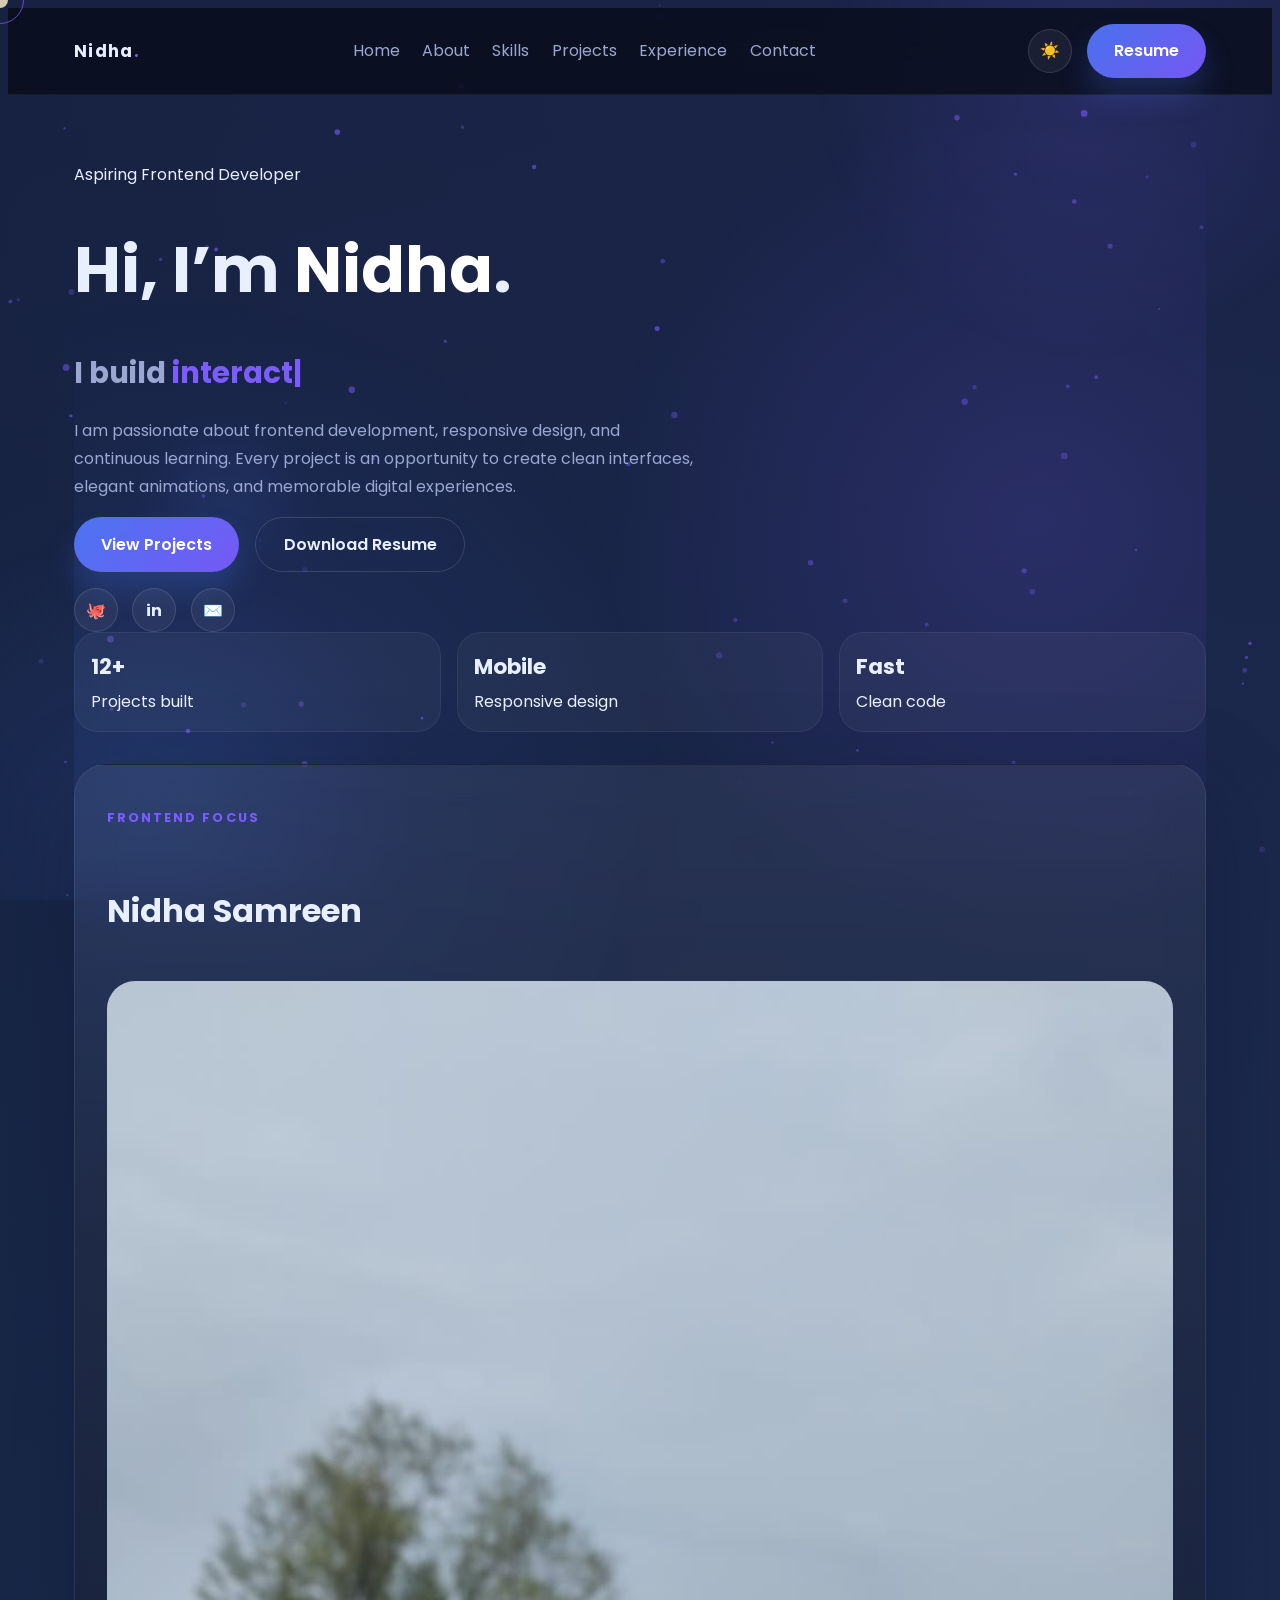
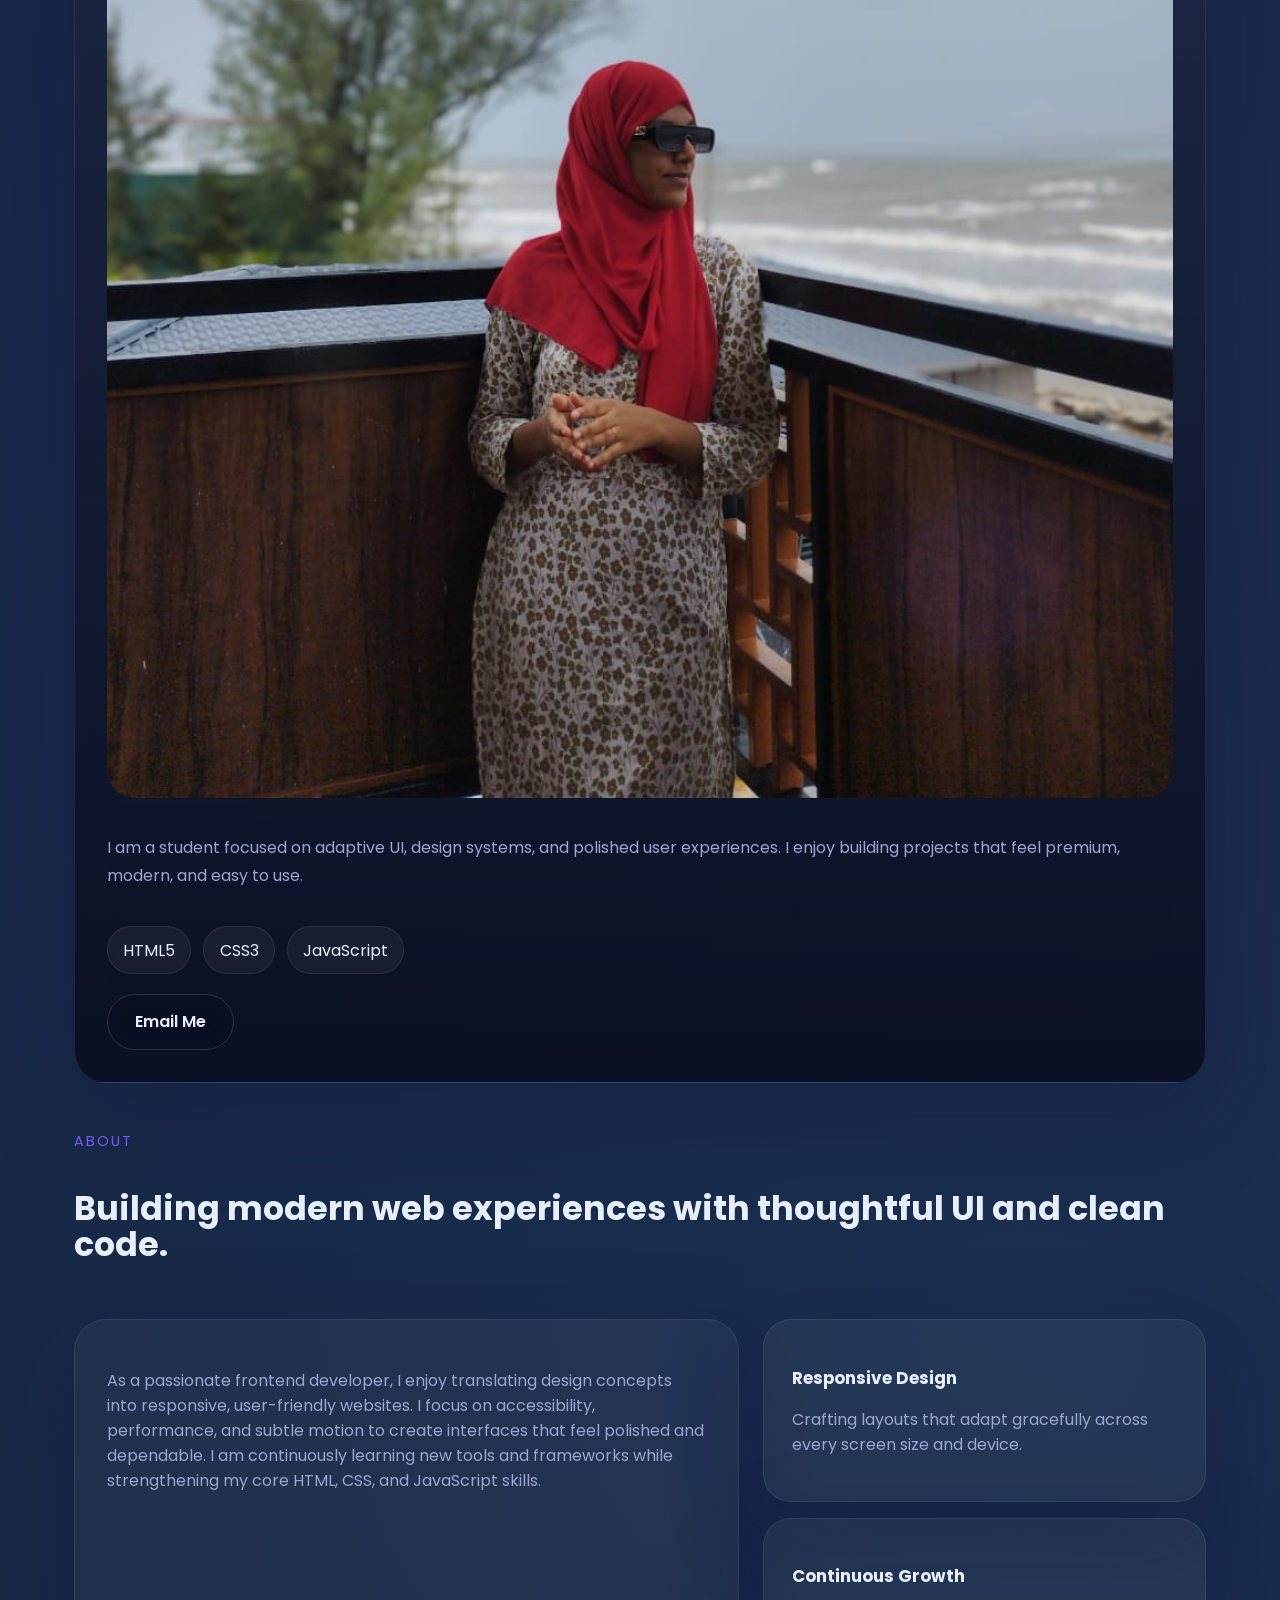
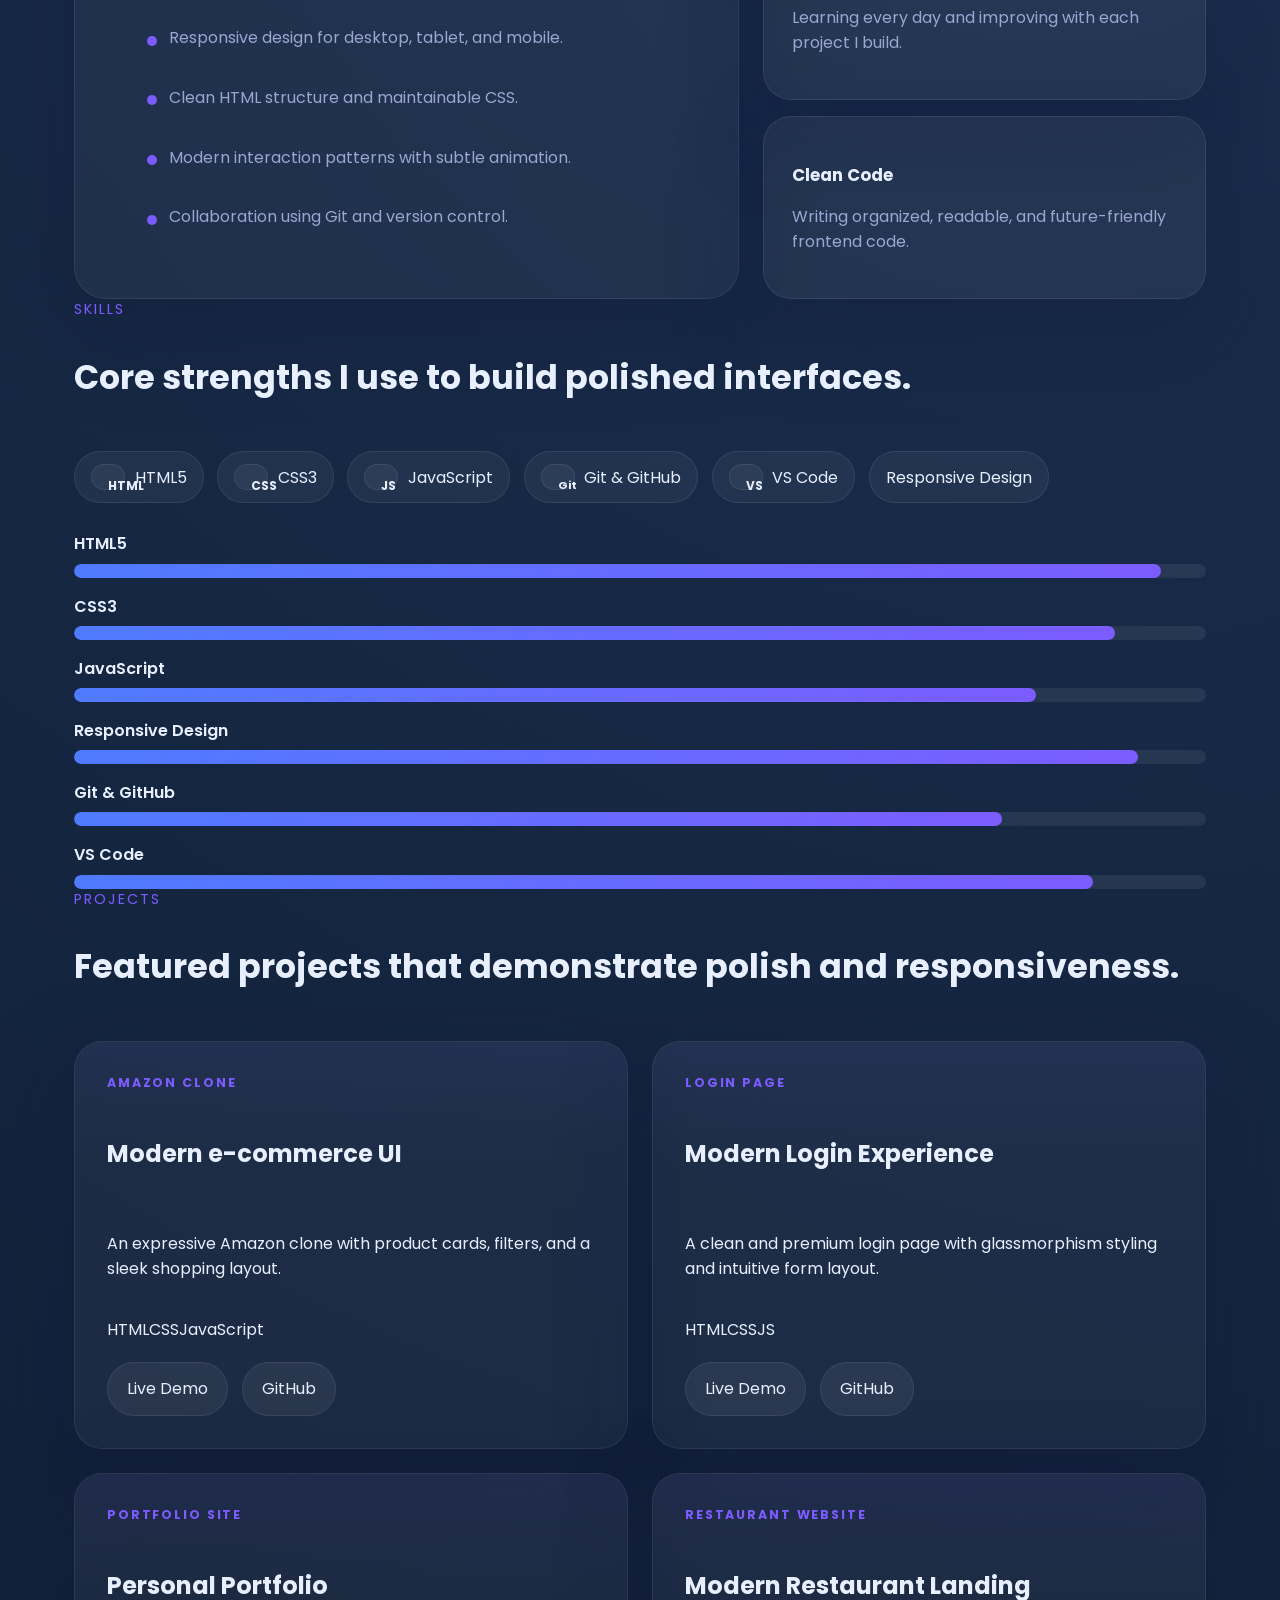
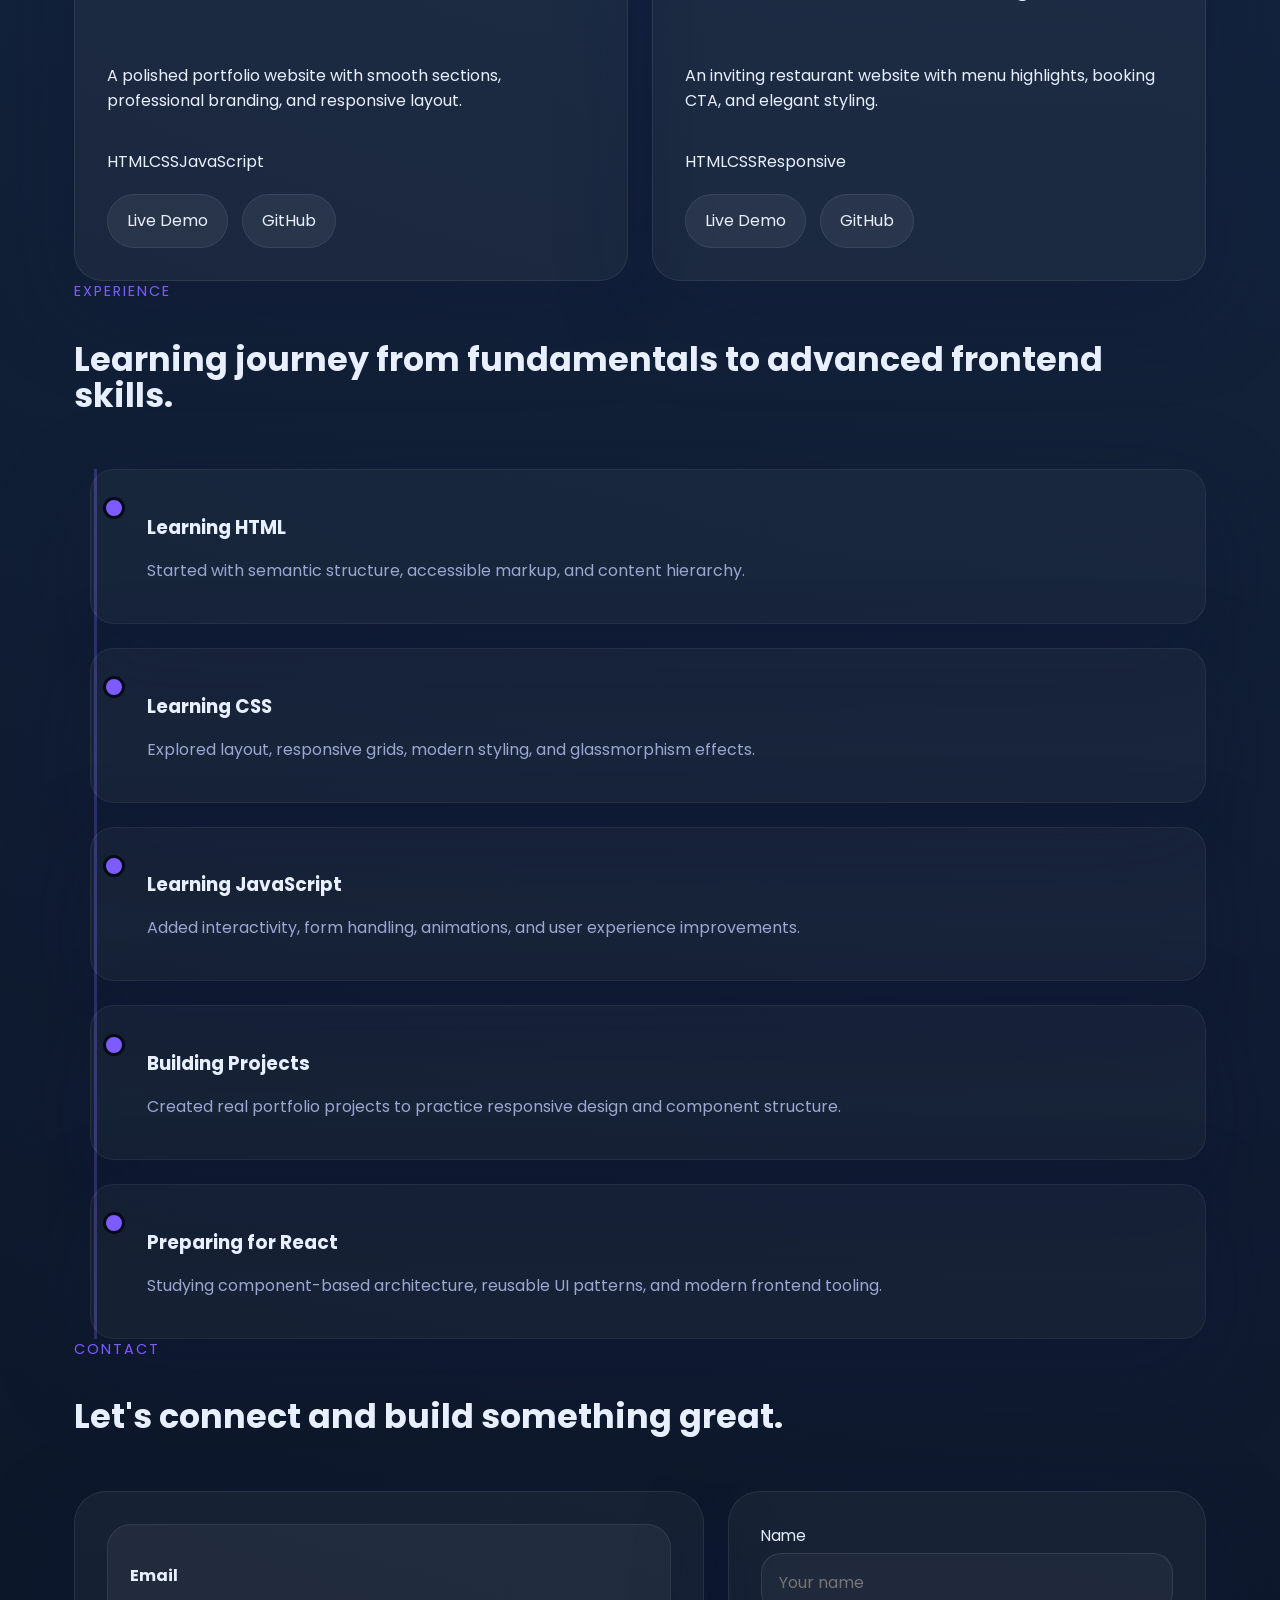
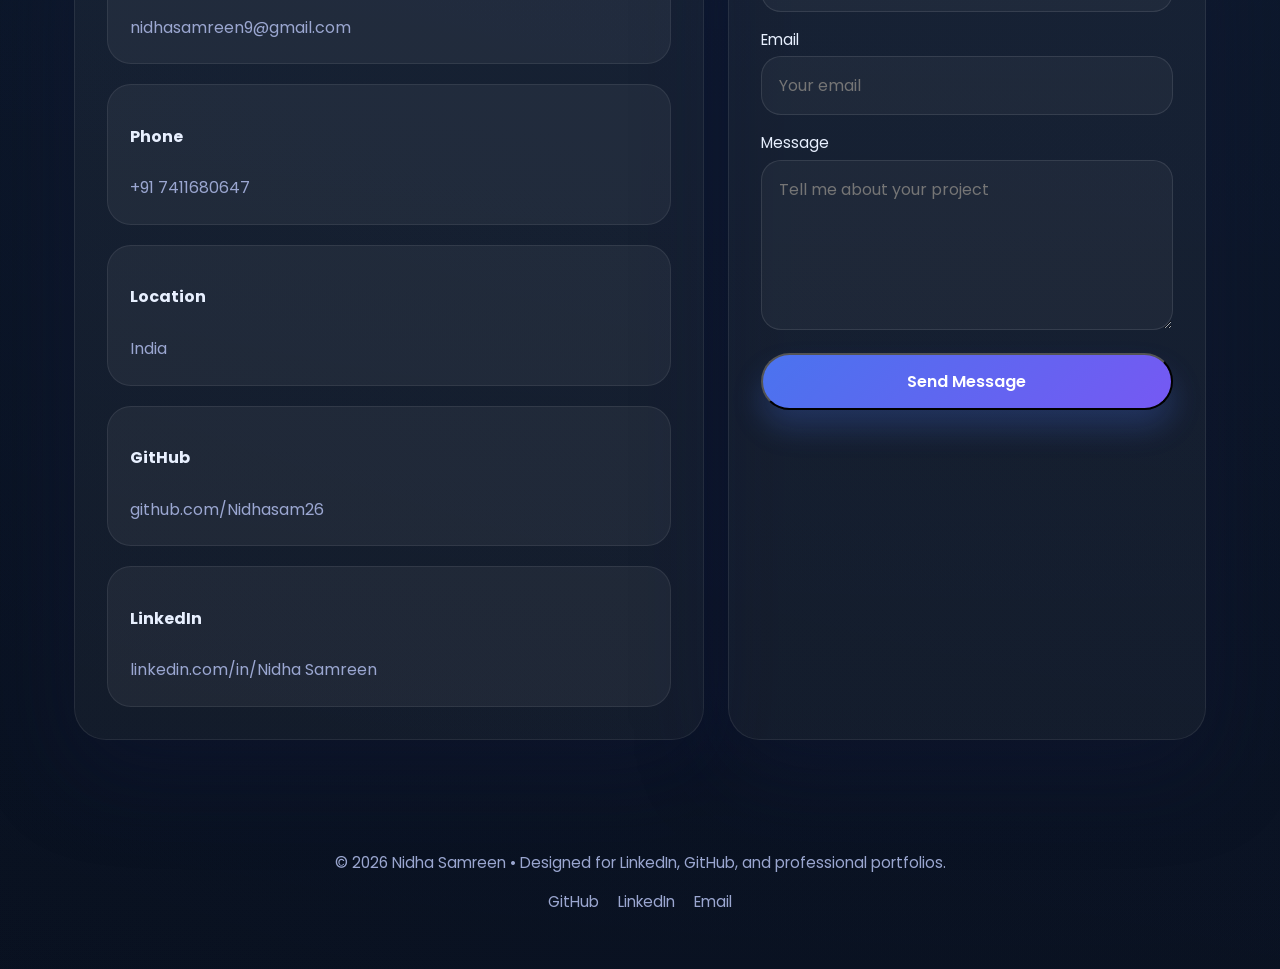
==== commit 37ceae42: "Updated portfolio" ====
--- a/Nidha Portofolio/portofolio.html
+++ b/Nidha Portofolio/portofolio.html
@@ -85,7 +85,7 @@
             <div class="profile-card">
               <p class="profile-role">Frontend Focus</p>
               <h2>Nidha Samreen</h2>
-              <div class="profile-photo" aria-hidden="true"></div>
+              <img src="images/mypic.jpg" alt="Nidha Samreen" class="profile-photo">
               <p class="profile-copy">
                 I am a student focused on adaptive UI, design systems, and polished user experiences. I enjoy building projects that feel premium, modern, and easy to use.
               </p>
@@ -284,9 +284,9 @@
                 <h3>GitHub</h3>
                 <span>github.com/Nidhasam26</span>
               </a>
-              <a class="contact-card" href="https://linkedin.com/in/Nidha-Samreen" target="_blank" rel="noreferrer noopener">
+              <a class="contact-card" href="https://linkedin.com/in/Nidha Samreen" target="_blank" rel="noreferrer noopener">
                 <h3>LinkedIn</h3>
-                <span>linkedin.com/in/Nidha-Samreen</span>
+                <span>linkedin.com/in/Nidha Samreen</span>
               </a>
             </div>
             <div class="contact-form">
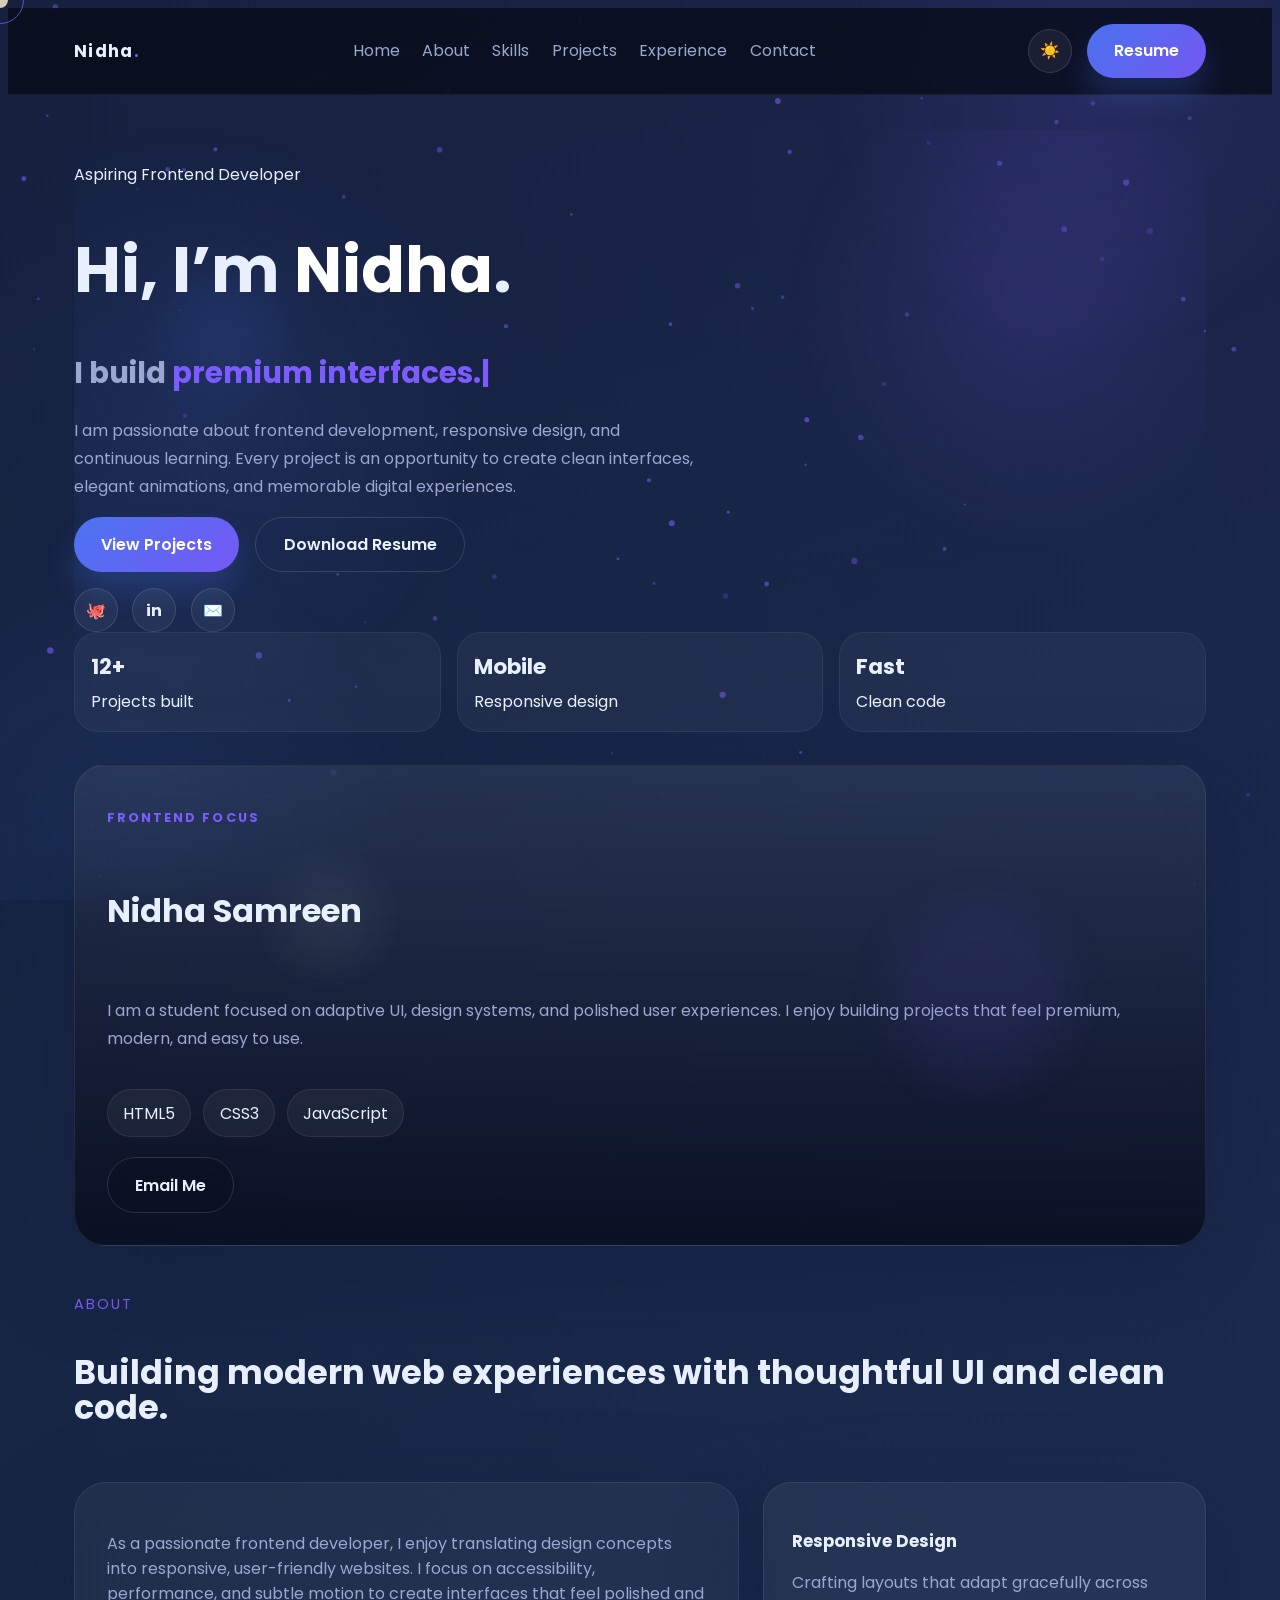
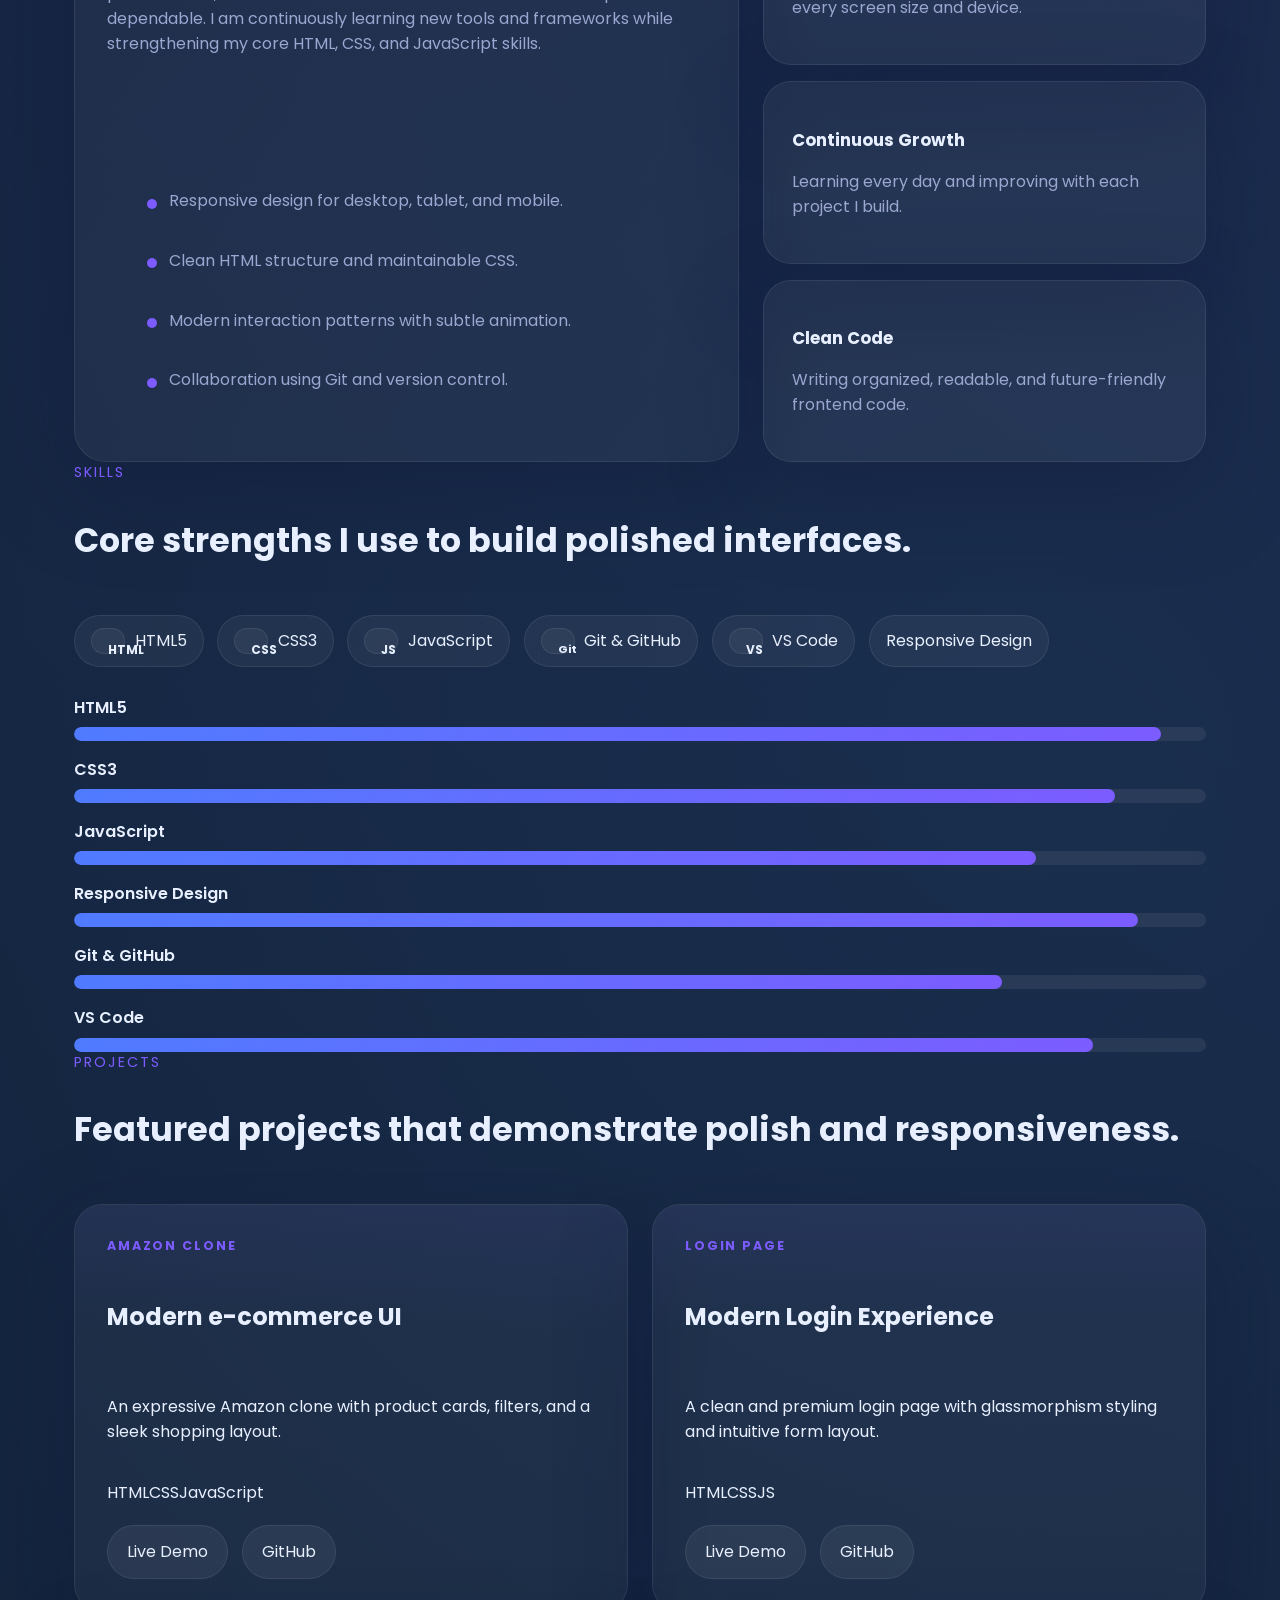
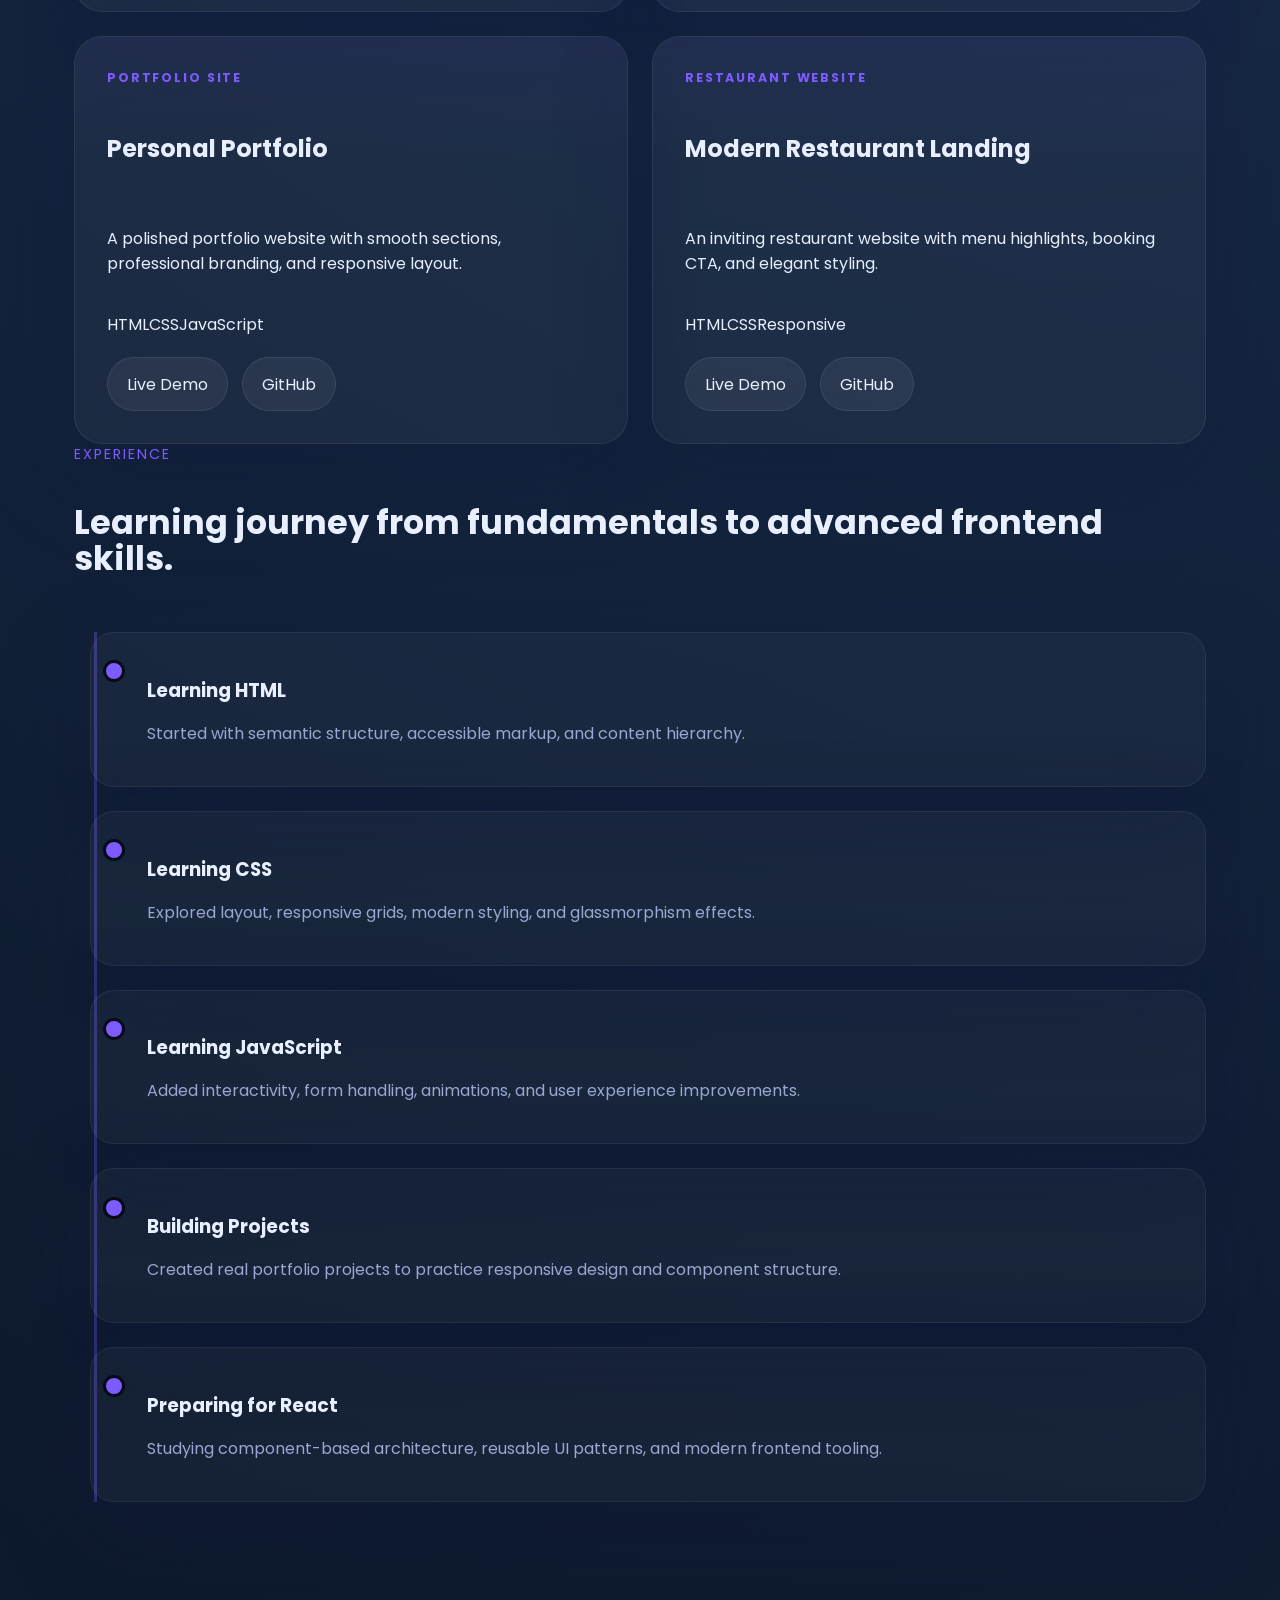
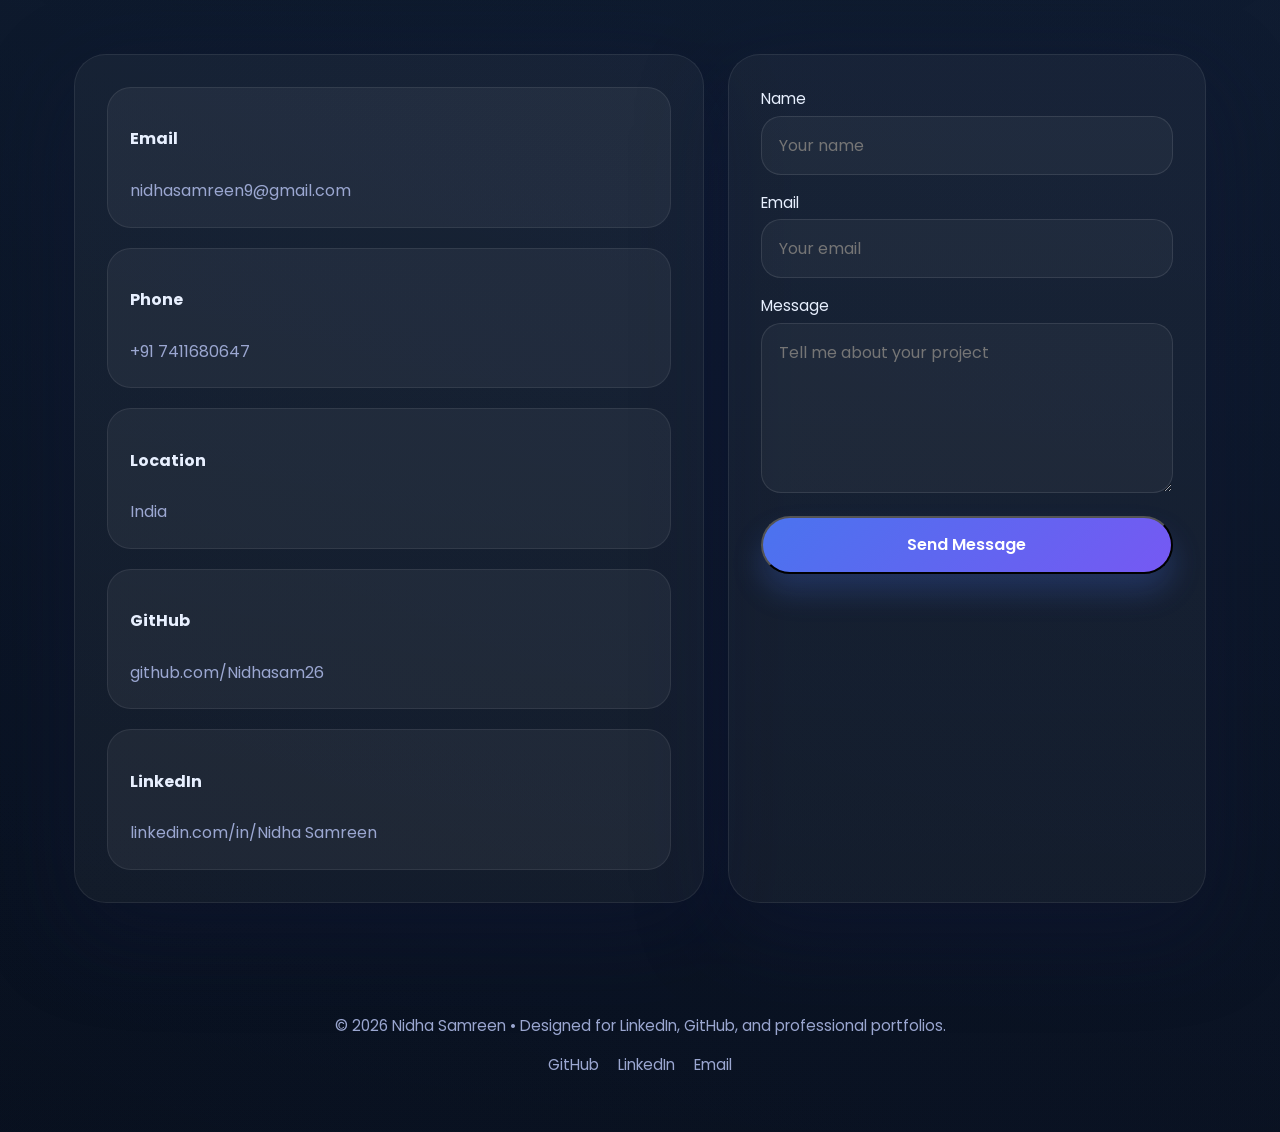
==== commit f7223d13: "Updated portfolio1" ====
--- a/Nidha Portofolio/portofolio.html
+++ b/Nidha Portofolio/portofolio.html
@@ -85,7 +85,6 @@
             <div class="profile-card">
               <p class="profile-role">Frontend Focus</p>
               <h2>Nidha Samreen</h2>
-              <img src="images/mypic.jpg" alt="Nidha Samreen" class="profile-photo">
               <p class="profile-copy">
                 I am a student focused on adaptive UI, design systems, and polished user experiences. I enjoy building projects that feel premium, modern, and easy to use.
               </p>
